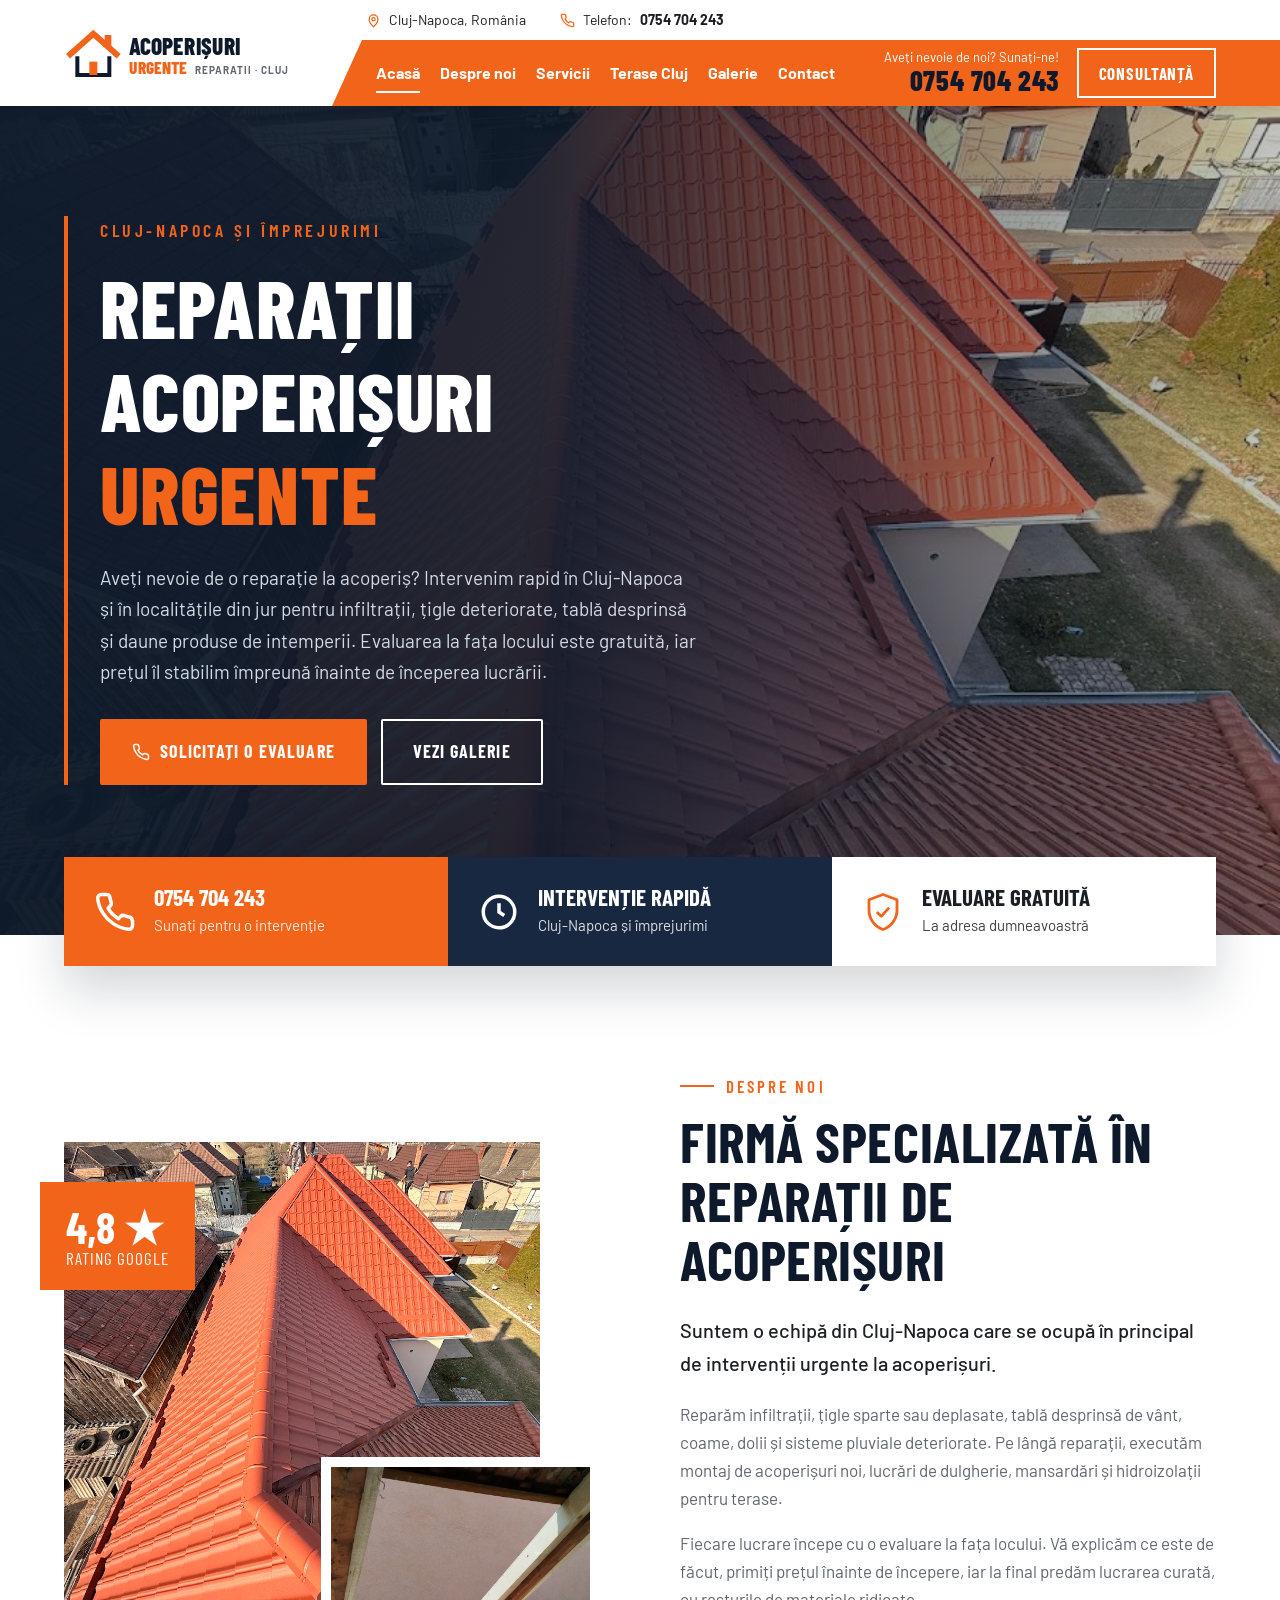
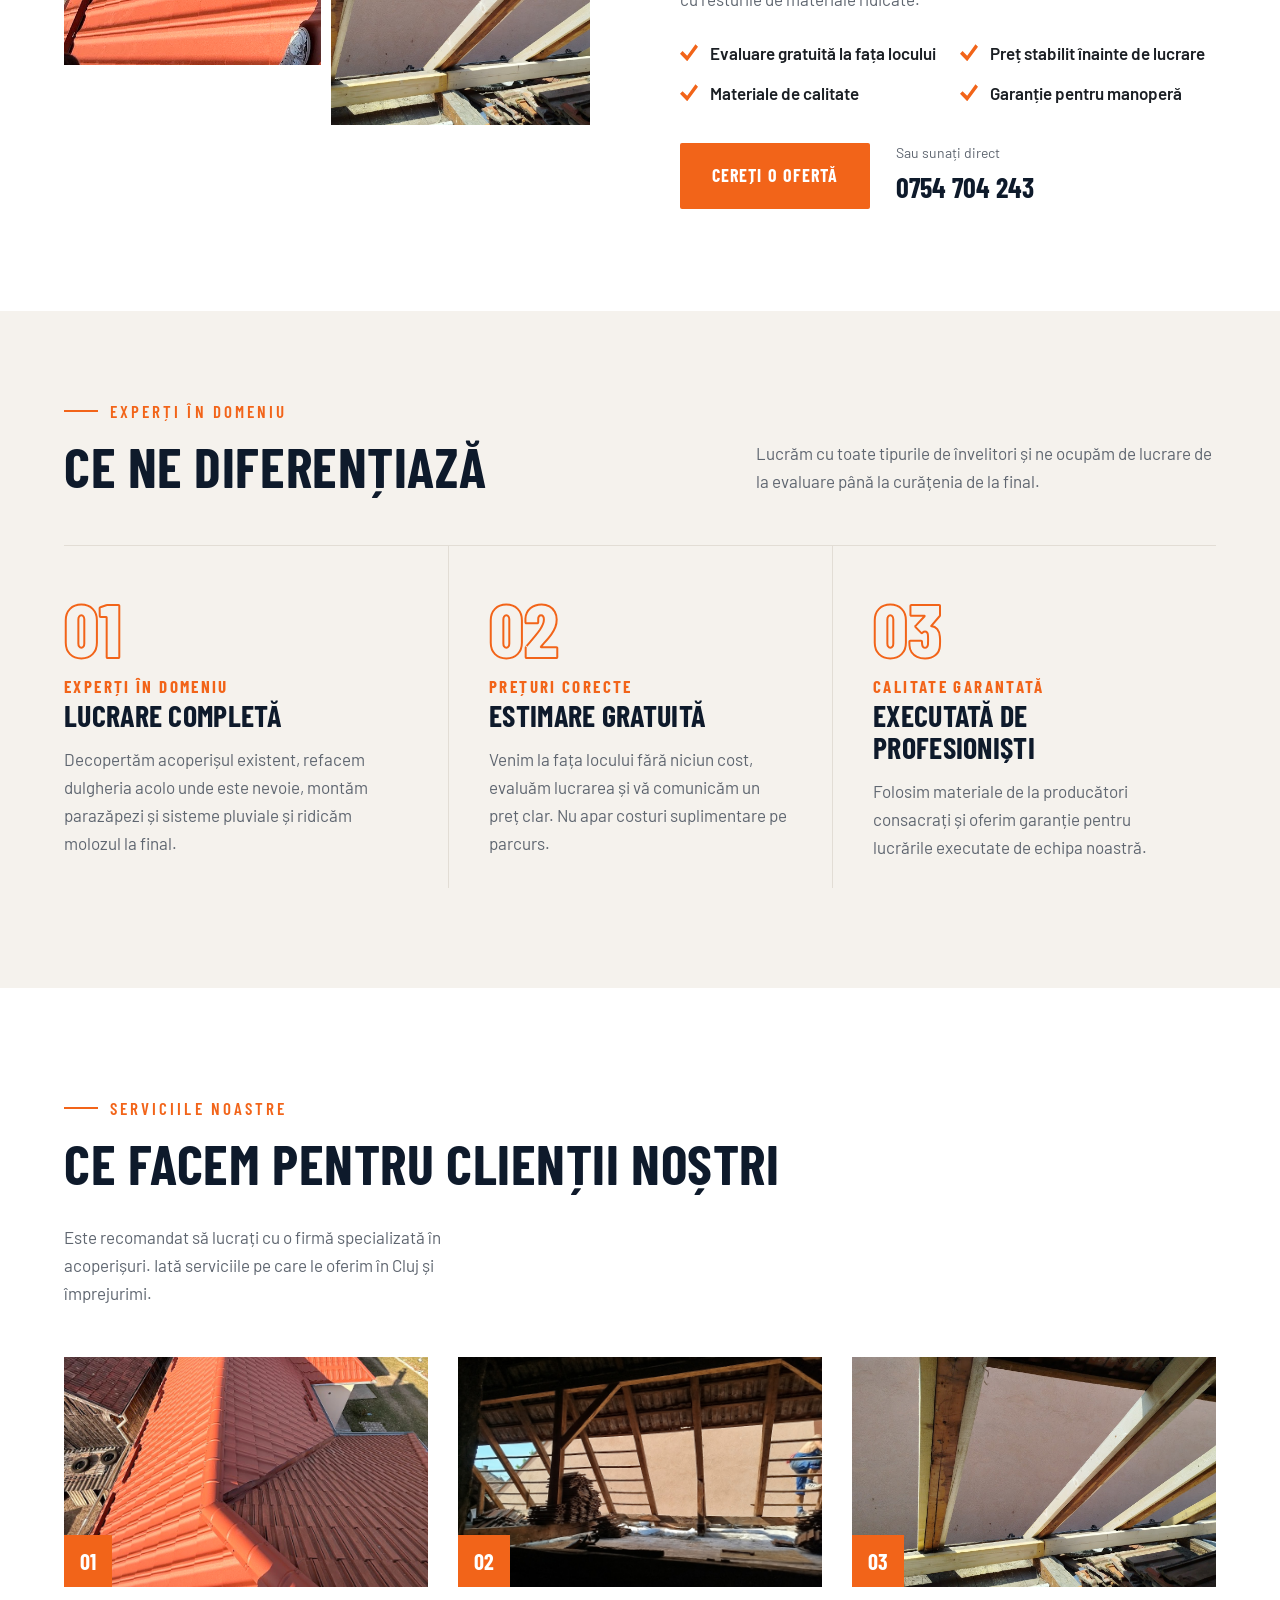
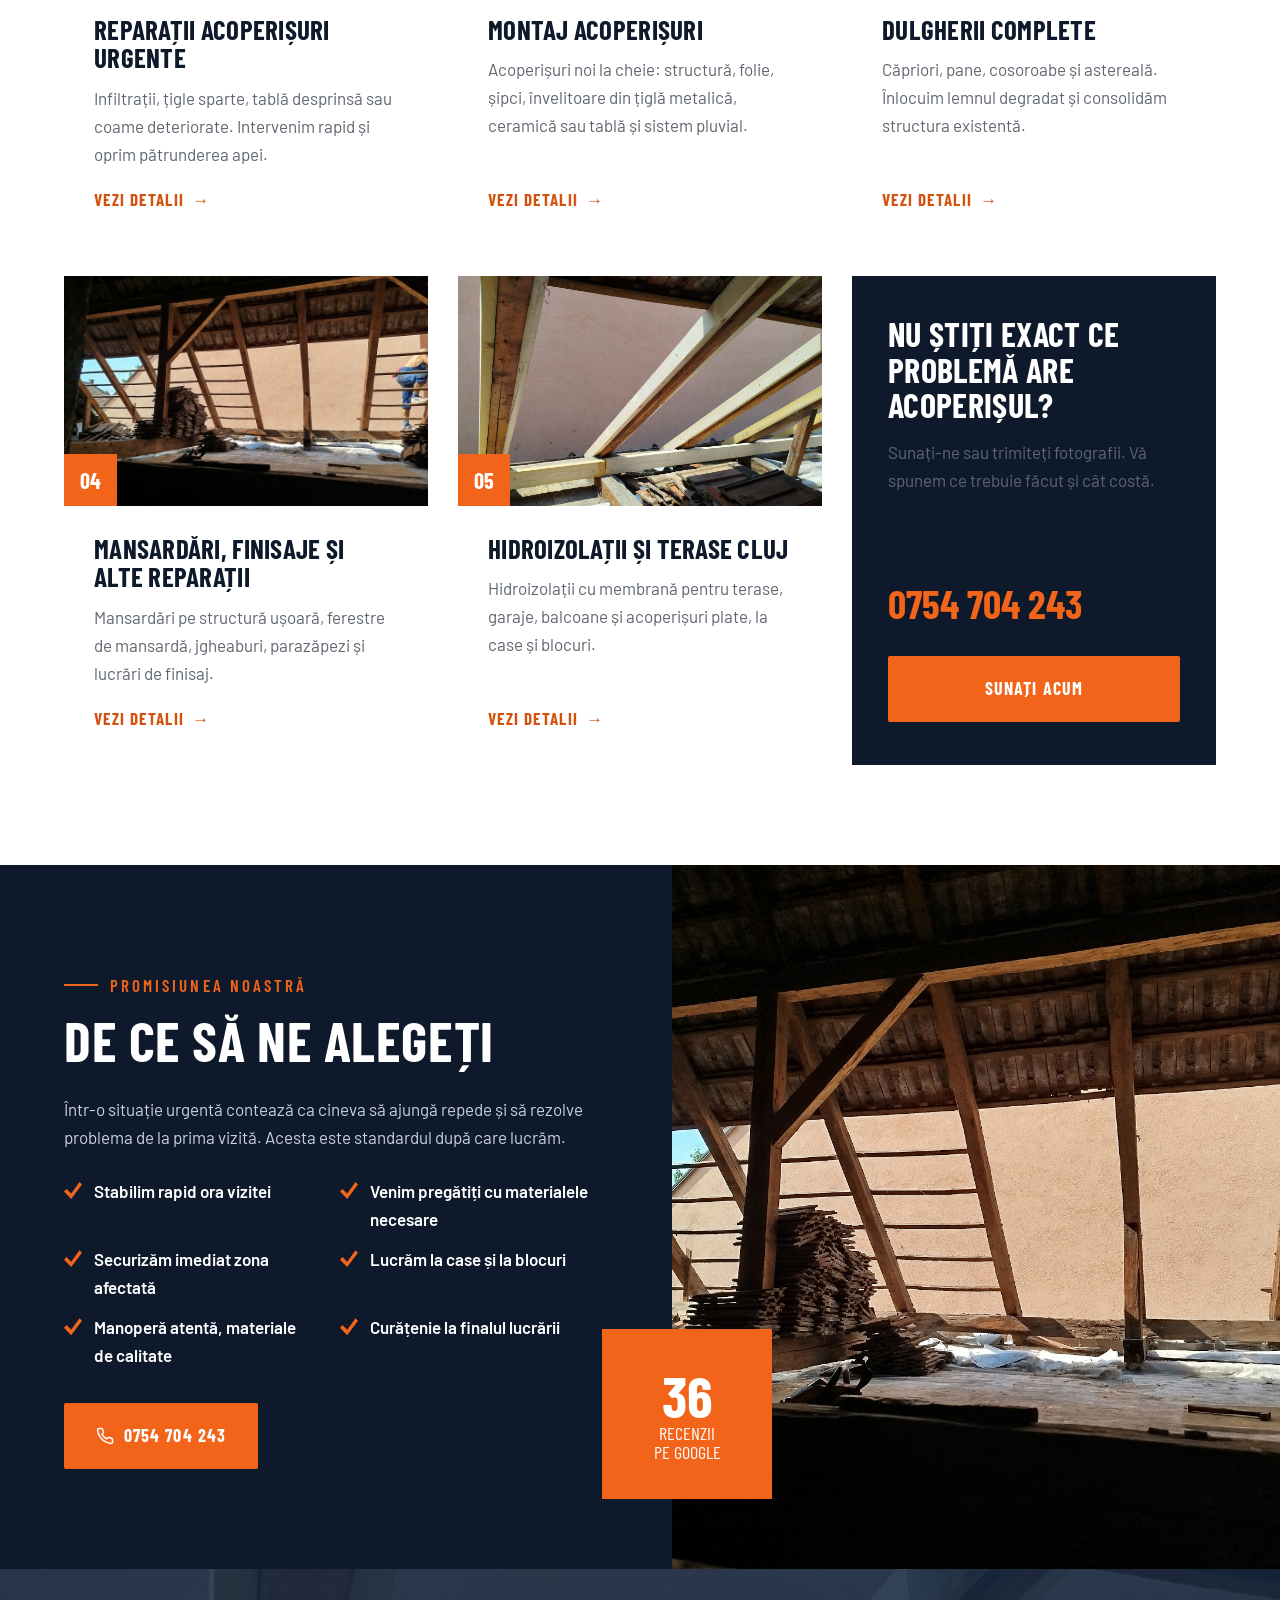
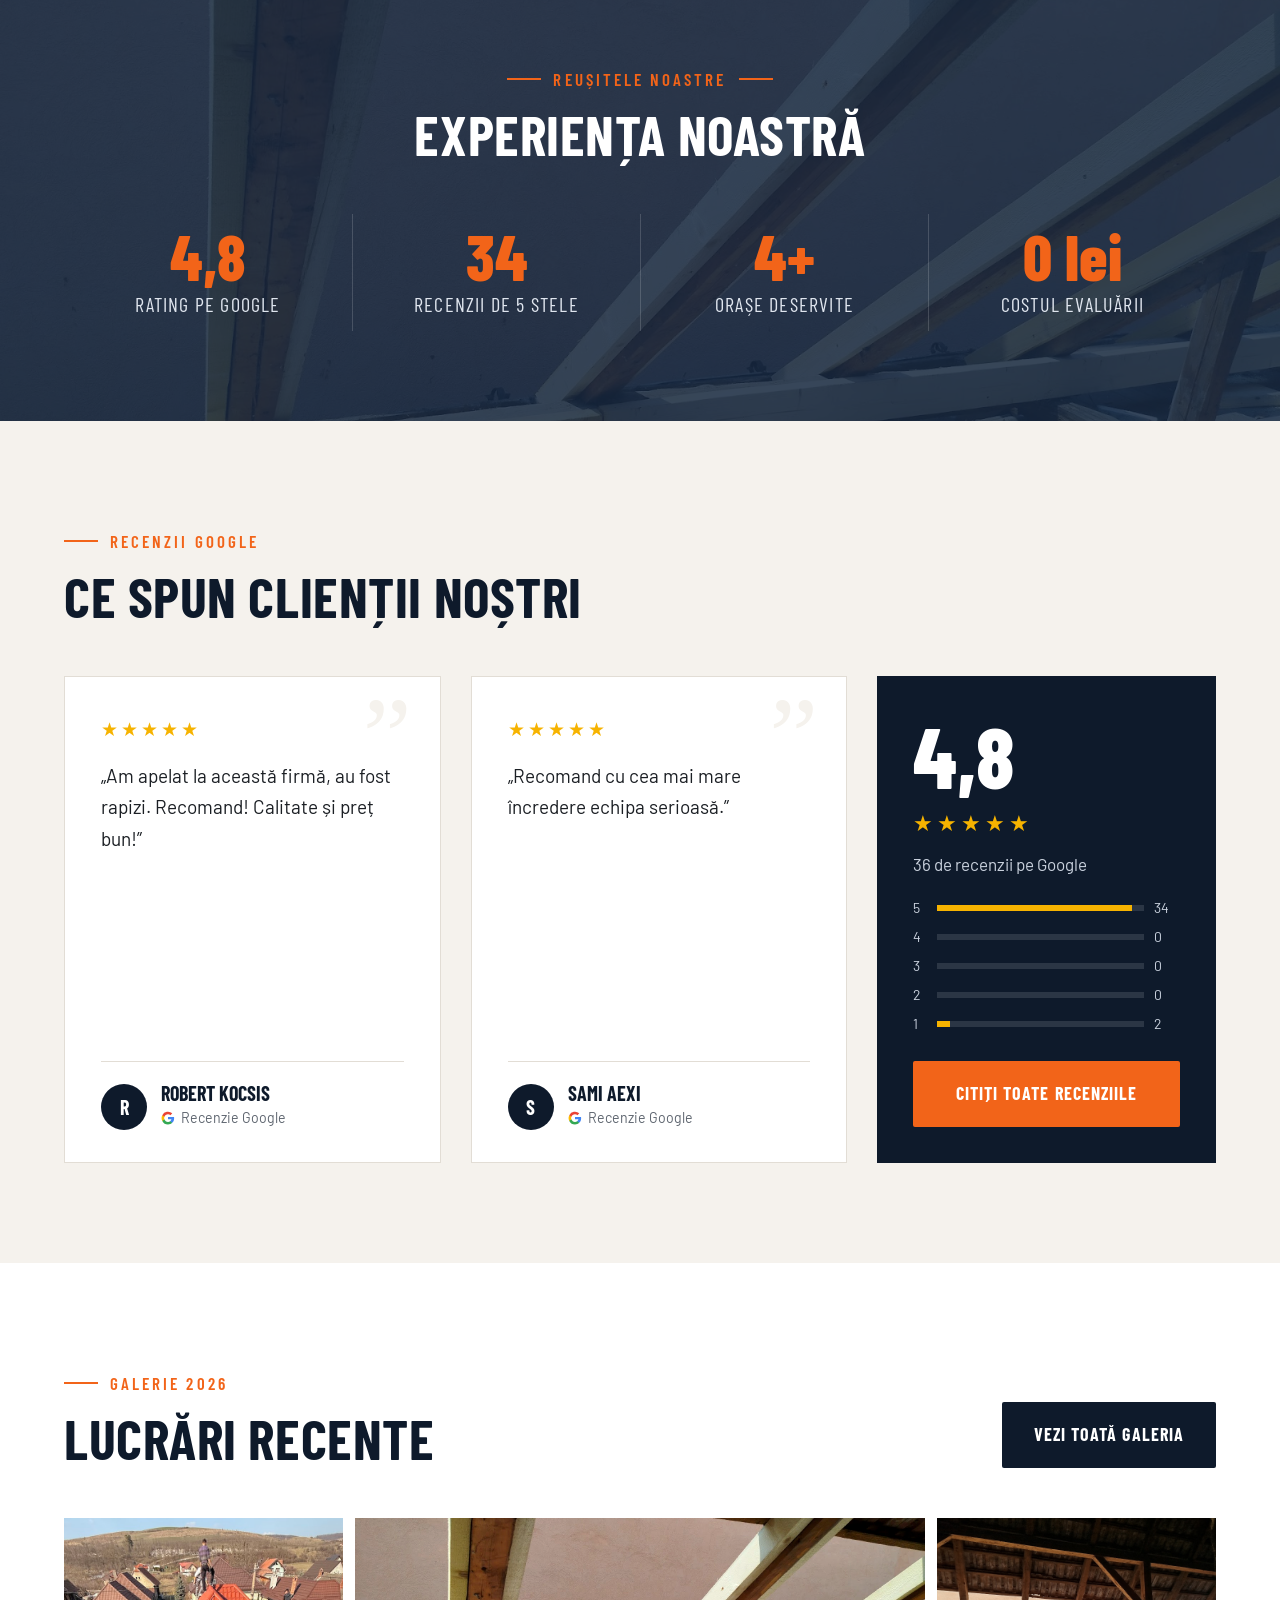
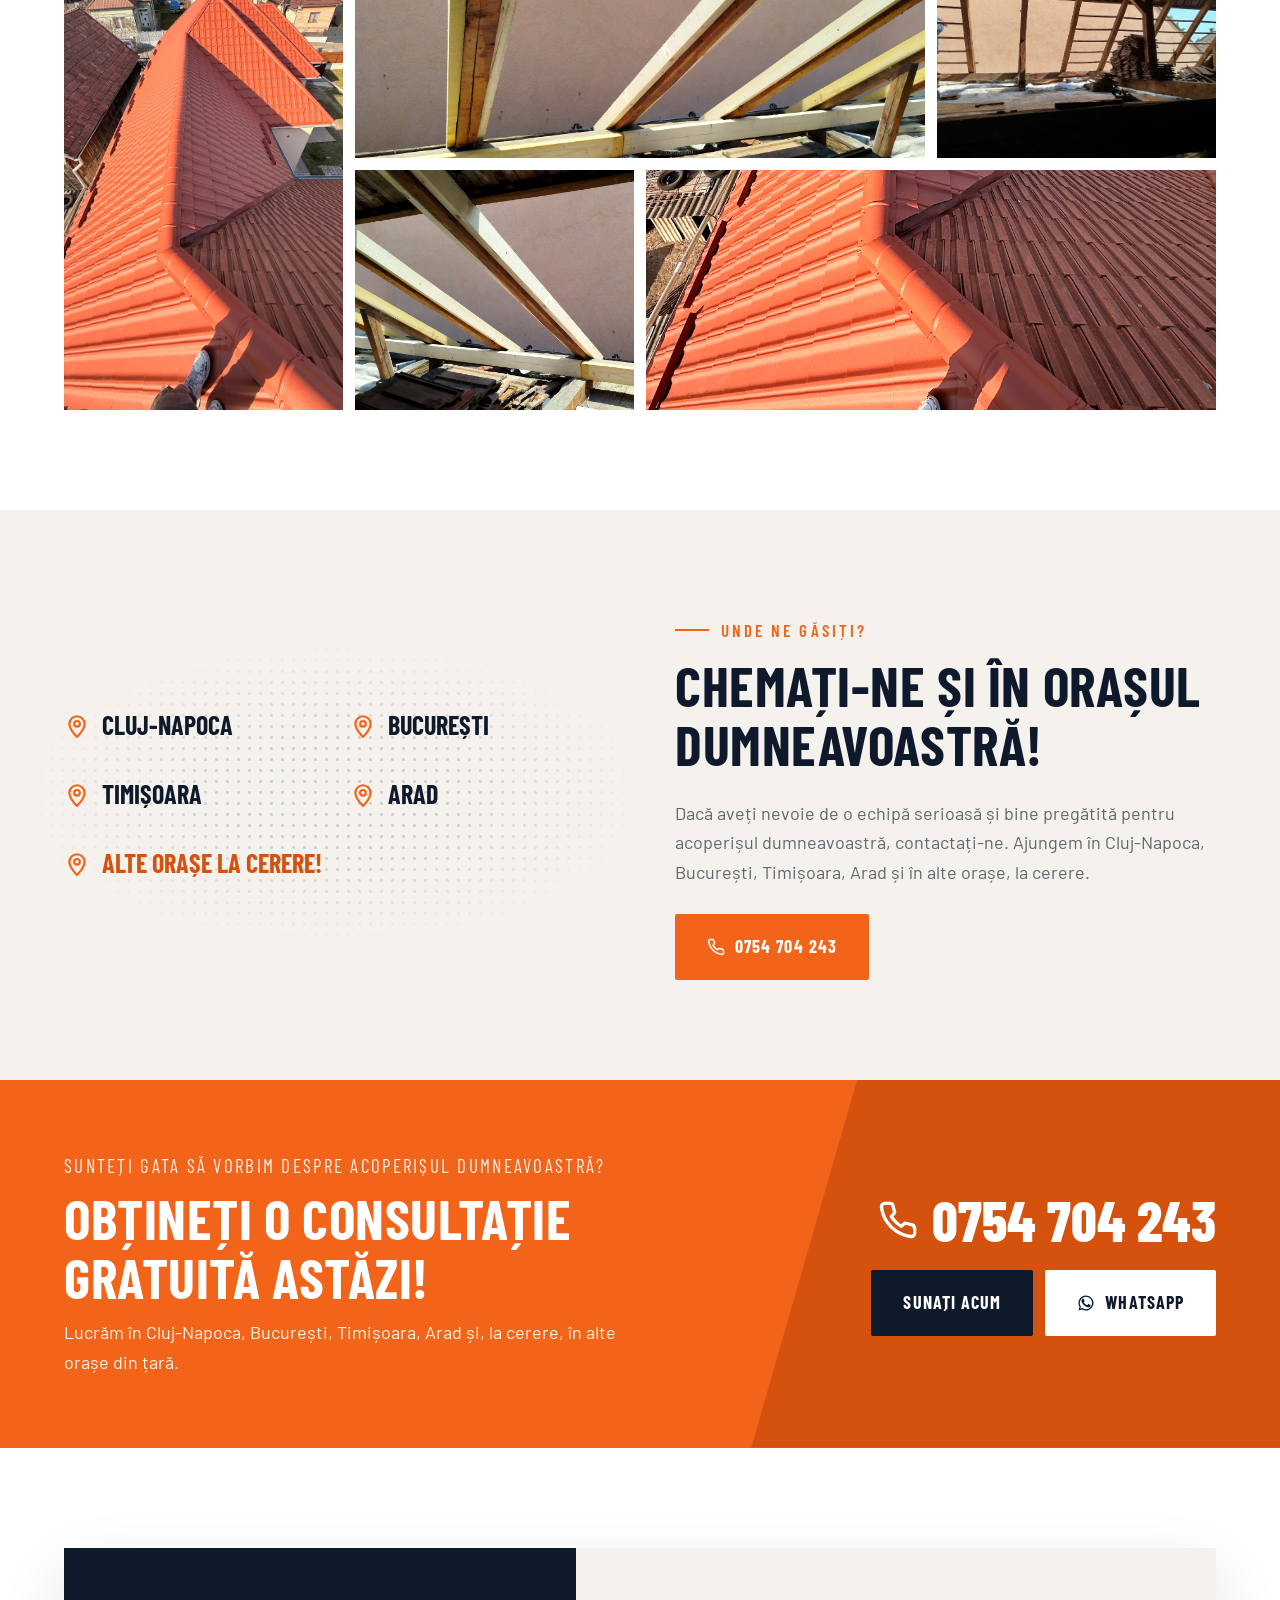
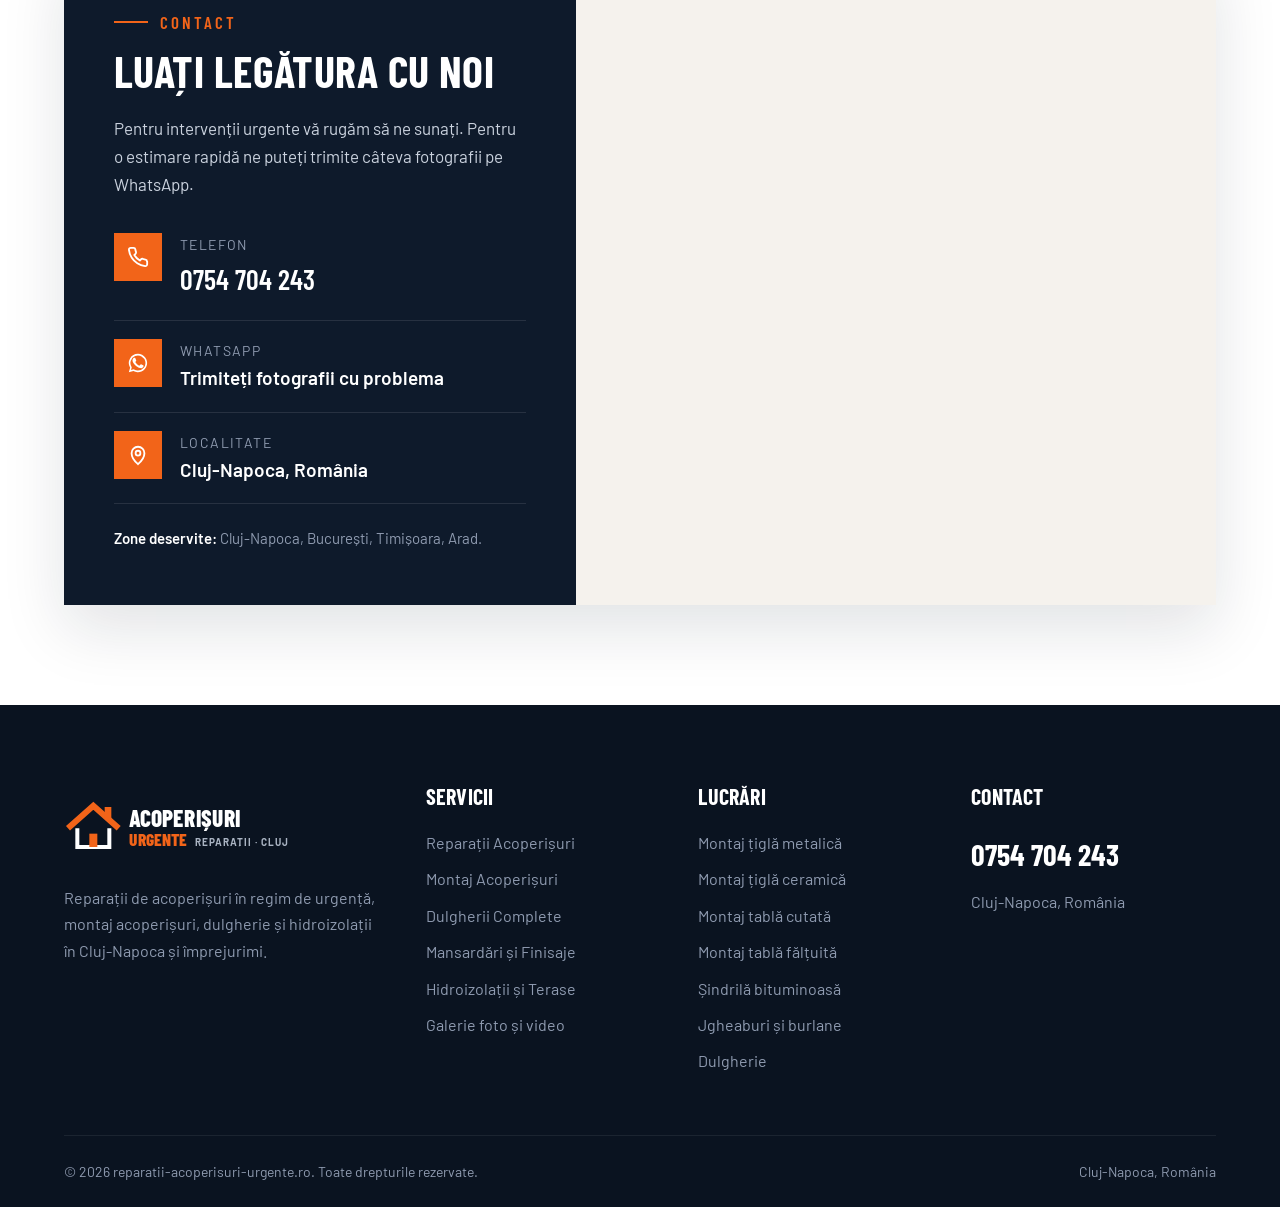
==== index.html @ bff6eddc "Site Reparații Acoperișuri Urgente cu variante de logo" ====
<!doctype html>
<html lang="ro">
<head>
<meta charset="utf-8">
<meta name="viewport" content="width=device-width, initial-scale=1">
<title>Reparații Acoperișuri Urgente Cluj-Napoca | 0754 704 243</title>
<meta name="description" content="Reparații acoperișuri urgente în Cluj-Napoca: infiltrații, țigle sparte, daune produse de furtună, jgheaburi, terase. Evaluare gratuită. Telefon: 0754 704 243.">
<link rel="canonical" href="https://reparatii-acoperisuri-urgente.ro/">
<meta property="og:title" content="Reparații Acoperișuri Urgente Cluj-Napoca | 0754 704 243">
<meta property="og:description" content="Reparații acoperișuri urgente în Cluj-Napoca: infiltrații, țigle sparte, daune produse de furtună, jgheaburi, terase. Evaluare gratuită. Telefon: 0754 704 243.">
<meta property="og:image" content="https://reparatii-acoperisuri-urgente.ro/img/g03.jpg">
<meta name="theme-color" content="#0e1a2b">
<link rel="icon" href="logo/favicon.svg" type="image/svg+xml">
<link rel="preconnect" href="https://fonts.googleapis.com">
<link rel="preconnect" href="https://fonts.gstatic.com" crossorigin>
<link href="https://fonts.googleapis.com/css2?family=Barlow:wght@400;500;600;700&family=Barlow+Condensed:wght@600;700;800&display=swap" rel="stylesheet">
<link rel="stylesheet" href="css/style.css">
<script type="application/ld+json">{"@context":"https://schema.org","@type":"RoofingContractor","name":"Reparații Acoperișuri Urgente","telephone":"+40754704243","address":{"@type":"PostalAddress","addressLocality":"Cluj-Napoca","addressCountry":"RO"},"areaServed":"Cluj-Napoca","url":"https://reparatii-acoperisuri-urgente.ro/","aggregateRating":{"@type":"AggregateRating","ratingValue":"4.8","reviewCount":"36"}}</script>
</head>
<body>
<header class="header"><div class="wrap hd">
  <a class="logo" href="index.html" aria-label="Reparații Acoperișuri Urgente"><svg xmlns="http://www.w3.org/2000/svg" viewBox="0 0 360 90">
  <path d="M6 50 44 16l38 34" fill="none" stroke="#f26419" stroke-width="9" stroke-linejoin="miter"/>
  <rect x="61" y="18" width="10" height="18" fill="#f26419"/>
  <path d="M20 50v28h48V50" fill="none" stroke="#0e1a2b" stroke-width="6"/>
  <rect x="38" y="58" width="12" height="20" fill="#f26419"/>
  <text x="98" y="48" font-family="'Barlow Condensed','Arial Narrow',Arial,sans-serif" font-weight="800" font-size="36" fill="#0e1a2b" textLength="168" lengthAdjust="spacingAndGlyphs">ACOPERIȘURI</text>
  <text x="98" y="77" font-family="'Barlow Condensed','Arial Narrow',Arial,sans-serif" font-weight="800" font-size="25" fill="#f26419" textLength="86" lengthAdjust="spacingAndGlyphs">URGENTE</text>
  <text x="196" y="76" font-family="Barlow,'Segoe UI',Arial,sans-serif" font-weight="700" font-size="15" fill="#5f6670" letter-spacing="1.5">REPARAȚII · CLUJ</text>
</svg></a>
  <div class="hd-right">
  <div class="hd-top">
    <span><svg class="ic" viewBox="0 0 24 24" fill="none" stroke="currentColor" stroke-width="2"><path d="M12 22s7-6.2 7-12a7 7 0 0 0-14 0c0 5.8 7 12 7 12z"/><circle cx="12" cy="10" r="2.6"/></svg> Cluj-Napoca, România</span>
    <span><svg class="ic" viewBox="0 0 24 24" fill="none" stroke="currentColor" stroke-width="2" stroke-linecap="round" stroke-linejoin="round"><path d="M22 16.9v3a2 2 0 0 1-2.2 2 19.8 19.8 0 0 1-8.6-3.1 19.5 19.5 0 0 1-6-6A19.8 19.8 0 0 1 2.1 4.2 2 2 0 0 1 4.1 2h3a2 2 0 0 1 2 1.7c.1.9.4 1.8.7 2.7a2 2 0 0 1-.5 2.1L8 9.8a16 16 0 0 0 6 6l1.3-1.3a2 2 0 0 1 2.1-.4c.9.3 1.8.6 2.7.7a2 2 0 0 1 1.7 2z"/></svg> <span class="lbl">Telefon:</span> <a href="tel:+40754704243">0754 704 243</a></span>
  </div>
  <div class="hd-bar">
  <button class="burger" aria-label="Meniu"><span></span><span></span><span></span></button>
  <nav class="nav">
    <a href="index.html" class="active">Acasă</a>
    <a href="index.html#despre">Despre noi</a>
    <div class="dd"><span tabindex="0">Servicii</span>
      <div class="dd-menu"><a href="reparatii-acoperisuri.html">Reparații Acoperișuri</a><a href="montaj-acoperisuri.html">Montaj Acoperișuri</a><a href="dulgherii-complete.html">Dulgherii Complete</a><a href="mansardari-finisaje.html">Mansardări și Finisaje</a><a href="hidroizolatii-terase.html">Hidroizolații și Terase</a></div>
    </div>
    <a href="hidroizolatii-terase.html">Terase Cluj</a>
    <a href="galerie.html">Galerie</a>
    <a href="#contact">Contact</a>
  </nav>
  <a class="head-call" href="tel:+40754704243"><small>Aveți nevoie de noi? Sunați-ne!</small><b>0754 704 243</b></a>
  <a class="btn-cons" href="#contact">Consultanță</a>
  </div>
  </div>
</div></header>
<section class="hero" style="padding:0">
  <div class="hero-bg"></div>
  <div class="wrap"><div class="hero-text">
    <div class="over">Cluj-Napoca și împrejurimi</div>
    <h1>Reparații acoperișuri <span>urgente</span></h1>
    <p class="lead">Aveți nevoie de o reparație la acoperiș? Intervenim rapid în Cluj-Napoca și în localitățile din jur pentru infiltrații, țigle deteriorate, tablă desprinsă și daune produse de intemperii. Evaluarea la fața locului este gratuită, iar prețul îl stabilim împreună înainte de începerea lucrării.</p>
    <div class="actions">
      <a class="btn btn-orange" href="tel:+40754704243"><svg viewBox="0 0 24 24" fill="none" stroke="currentColor" stroke-width="2" stroke-linecap="round" stroke-linejoin="round"><path d="M22 16.9v3a2 2 0 0 1-2.2 2 19.8 19.8 0 0 1-8.6-3.1 19.5 19.5 0 0 1-6-6A19.8 19.8 0 0 1 2.1 4.2 2 2 0 0 1 4.1 2h3a2 2 0 0 1 2 1.7c.1.9.4 1.8.7 2.7a2 2 0 0 1-.5 2.1L8 9.8a16 16 0 0 0 6 6l1.3-1.3a2 2 0 0 1 2.1-.4c.9.3 1.8.6 2.7.7a2 2 0 0 1 1.7 2z"/></svg> Solicitați o evaluare</a>
      <a class="btn btn-line" href="galerie.html">Vezi galerie</a>
    </div>
  </div></div>
</section>
<div class="hero-bar"><div class="wrap"><div class="row">
  <a class="cell" href="tel:+40754704243"><svg viewBox="0 0 24 24" fill="none" stroke="currentColor" stroke-width="2" stroke-linecap="round" stroke-linejoin="round"><path d="M22 16.9v3a2 2 0 0 1-2.2 2 19.8 19.8 0 0 1-8.6-3.1 19.5 19.5 0 0 1-6-6A19.8 19.8 0 0 1 2.1 4.2 2 2 0 0 1 4.1 2h3a2 2 0 0 1 2 1.7c.1.9.4 1.8.7 2.7a2 2 0 0 1-.5 2.1L8 9.8a16 16 0 0 0 6 6l1.3-1.3a2 2 0 0 1 2.1-.4c.9.3 1.8.6 2.7.7a2 2 0 0 1 1.7 2z"/></svg><div><b>0754 704 243</b><small>Sunați pentru o intervenție</small></div></a>
  <div class="cell"><svg viewBox="0 0 24 24" fill="none" stroke="currentColor" stroke-width="2"><circle cx="12" cy="12" r="9"/><path d="M12 7v5l3 2"/></svg><div><b>Intervenție rapidă</b><small>Cluj-Napoca și împrejurimi</small></div></div>
  <div class="cell"><svg viewBox="0 0 24 24" fill="none" stroke="currentColor" stroke-width="1.6" stroke-linejoin="round"><path d="M12 2 4 5v6c0 5 3.4 9.4 8 11 4.6-1.6 8-6 8-11V5z"/><path d="m8.5 12 2.5 2.5 4.5-5"/></svg><div><b>Evaluare gratuită</b><small>La adresa dumneavoastră</small></div></div>
</div></div></div>

<section id="despre"><div class="wrap about">
  <div class="about-img">
    <img class="a" src="img/g03.jpg" alt="Acoperiș din țiglă metalică montat în județul Cluj">
    <img class="b" src="img/g04.jpg" alt="Structură nouă de lemn la un acoperiș în reparație">
    <div class="tagbox"><b>4,8 ★</b><span>Rating Google</span></div>
  </div>
  <div>
    <div class="over-t">Despre noi</div>
    <h2 class="t">Firmă specializată în reparații de acoperișuri</h2>
    <p class="lead-p">Suntem o echipă din Cluj-Napoca care se ocupă în principal de intervenții urgente la acoperișuri.</p>
    <p>Reparăm infiltrații, țigle sparte sau deplasate, tablă desprinsă de vânt, coame, dolii și sisteme pluviale deteriorate. Pe lângă reparații, executăm montaj de acoperișuri noi, lucrări de dulgherie, mansardări și hidroizolații pentru terase.</p>
    <p>Fiecare lucrare începe cu o evaluare la fața locului. Vă explicăm ce este de făcut, primiți prețul înainte de începere, iar la final predăm lucrarea curată, cu resturile de materiale ridicate.</p>
    <ul class="ticks"><li>Evaluare gratuită la fața locului</li><li>Preț stabilit înainte de lucrare</li><li>Materiale de calitate</li><li>Garanție pentru manoperă</li></ul>
    <div class="about-call">
      <a class="btn btn-orange" href="#contact">Cereți o ofertă</a>
      <a class="num" href="tel:+40754704243"><small>Sau sunați direct</small><b>0754 704 243</b></a>
    </div>
  </div>
</div></section>

<section class="paper" style="padding-top:80px"><div class="wrap">
  <div class="head-row">
    <div><div class="over-t">Experți în domeniu</div><h2 class="t">Ce ne diferențiază</h2></div>
    <p>Lucrăm cu toate tipurile de învelitori și ne ocupăm de lucrare de la evaluare până la curățenia de la final.</p>
  </div>
  <div class="diff-grid">
    <div class="diff-item"><div class="n">01</div><h3><small>Experți în domeniu</small>Lucrare completă</h3>
      <p>Decopertăm acoperișul existent, refacem dulgheria acolo unde este nevoie, montăm parazăpezi și sisteme pluviale și ridicăm molozul la final.</p></div>
    <div class="diff-item"><div class="n">02</div><h3><small>Prețuri corecte</small>Estimare gratuită</h3>
      <p>Venim la fața locului fără niciun cost, evaluăm lucrarea și vă comunicăm un preț clar. Nu apar costuri suplimentare pe parcurs.</p></div>
    <div class="diff-item"><div class="n">03</div><h3><small>Calitate garantată</small>Executată de profesioniști</h3>
      <p>Folosim materiale de la producători consacrați și oferim garanție pentru lucrările executate de echipa noastră.</p></div>
  </div>
</div></section>

<section><div class="wrap">
  <div class="head-row">
    <div><div class="over-t">Serviciile noastre</div><h2 class="t">Ce facem pentru clienții noștri</h2></div>
    <p>Este recomandat să lucrați cu o firmă specializată în acoperișuri. Iată serviciile pe care le oferim în Cluj și împrejurimi.</p>
  </div>
  <div class="svc-grid">
    <a class="svc" href="reparatii-acoperisuri.html">
      <div class="ph"><img src="img/g03.jpg" alt="Reparații Acoperișuri Urgente" loading="lazy" style="object-position:center 70%"><span class="num">01</span></div>
      <div class="bd"><h3>Reparații Acoperișuri Urgente</h3><p>Infiltrații, țigle sparte, tablă desprinsă sau coame deteriorate. Intervenim rapid și oprim pătrunderea apei.</p><span class="go">Vezi detalii</span></div>
    </a><a class="svc" href="montaj-acoperisuri.html">
      <div class="ph"><img src="img/g01.jpg" alt="Montaj Acoperișuri" loading="lazy" style="object-position:center 40%"><span class="num">02</span></div>
      <div class="bd"><h3>Montaj Acoperișuri</h3><p>Acoperișuri noi la cheie: structură, folie, șipci, învelitoare din țiglă metalică, ceramică sau tablă și sistem pluvial.</p><span class="go">Vezi detalii</span></div>
    </a><a class="svc" href="dulgherii-complete.html">
      <div class="ph"><img src="img/g04.jpg" alt="Dulgherii Complete" loading="lazy" style="object-position:left center"><span class="num">03</span></div>
      <div class="bd"><h3>Dulgherii Complete</h3><p>Căpriori, pane, cosoroabe și astereală. Înlocuim lemnul degradat și consolidăm structura existentă.</p><span class="go">Vezi detalii</span></div>
    </a><a class="svc" href="mansardari-finisaje.html">
      <div class="ph"><img src="img/g01.jpg" alt="Mansardări, Finisaje și Alte Reparații" loading="lazy" style="object-position:right center"><span class="num">04</span></div>
      <div class="bd"><h3>Mansardări, Finisaje și Alte Reparații</h3><p>Mansardări pe structură ușoară, ferestre de mansardă, jgheaburi, parazăpezi și lucrări de finisaj.</p><span class="go">Vezi detalii</span></div>
    </a><a class="svc" href="hidroizolatii-terase.html">
      <div class="ph"><img src="img/g04.jpg" alt="Hidroizolații și Terase Cluj" loading="lazy" style="object-position:right center"><span class="num">05</span></div>
      <div class="bd"><h3>Hidroizolații și Terase Cluj</h3><p>Hidroizolații cu membrană pentru terase, garaje, balcoane și acoperișuri plate, la case și blocuri.</p><span class="go">Vezi detalii</span></div>
    </a>
    <a class="svc cta-card" href="tel:+40754704243">
      <h3>Nu știți exact ce problemă are acoperișul?</h3>
      <p>Sunați-ne sau trimiteți fotografii. Vă spunem ce trebuie făcut și cât costă.</p>
      <span class="big">0754 704 243</span>
      <span class="btn btn-orange">Sunați acum</span>
    </a>
  </div>
</div></section>

<section class="dark why">
  <div class="txt">
    <div class="over-t">Promisiunea noastră</div>
    <h2 class="t">De ce să ne alegeți</h2>
    <p>Într-o situație urgentă contează ca cineva să ajungă repede și să rezolve problema de la prima vizită. Acesta este standardul după care lucrăm.</p>
    <ul class="ticks"><li>Stabilim rapid ora vizitei</li><li>Venim pregătiți cu materialele necesare</li><li>Securizăm imediat zona afectată</li><li>Lucrăm la case și la blocuri</li><li>Manoperă atentă, materiale de calitate</li><li>Curățenie la finalul lucrării</li></ul>
    <a class="btn btn-orange" href="tel:+40754704243"><svg viewBox="0 0 24 24" fill="none" stroke="currentColor" stroke-width="2" stroke-linecap="round" stroke-linejoin="round"><path d="M22 16.9v3a2 2 0 0 1-2.2 2 19.8 19.8 0 0 1-8.6-3.1 19.5 19.5 0 0 1-6-6A19.8 19.8 0 0 1 2.1 4.2 2 2 0 0 1 4.1 2h3a2 2 0 0 1 2 1.7c.1.9.4 1.8.7 2.7a2 2 0 0 1-.5 2.1L8 9.8a16 16 0 0 0 6 6l1.3-1.3a2 2 0 0 1 2.1-.4c.9.3 1.8.6 2.7.7a2 2 0 0 1 1.7 2z"/></svg> 0754 704 243</a>
  </div>
  <div class="img"><div class="stamp"><div><b>36</b>recenzii<br>pe Google</div></div></div>
</section>

<section class="stats"><div class="wrap">
  <div class="head-c"><div class="over-t">Reușitele noastre</div><h2 class="t">Experiența noastră</h2></div>
  <div class="stat-row">
    <!-- DE COMPLETAT cu clientul: ani de experiență, nr. de lucrări. Până atunci afișăm doar cifre verificabile. -->
    <div class="stat"><b>4,8</b><span>Rating pe Google</span></div>
    <div class="stat"><b>34</b><span>Recenzii de 5 stele</span></div>
    <div class="stat"><b>4+</b><span>Orașe deservite</span></div>
    <div class="stat"><b>0 lei</b><span>Costul evaluării</span></div>
  </div>
</div></section>

<section class="paper"><div class="wrap">
  <div class="head-row">
    <div><div class="over-t">Recenzii Google</div><h2 class="t">Ce spun clienții noștri</h2></div>
  </div>
  <div class="rev-grid">
    <div class="rev"><div class="stars">★★★★★</div><blockquote>„Am apelat la această firmă, au fost rapizi. Recomand! Calitate și preț bun!”</blockquote>
      <div class="who"><span class="av">R</span><div><b>Robert Kocsis</b><small><svg viewBox="0 0 24 24"><path fill="#4285F4" d="M22.5 12.3c0-.8-.1-1.5-.2-2.2H12v4.2h5.9a5 5 0 0 1-2.2 3.3v2.7h3.5c2.1-1.9 3.3-4.7 3.3-8z"/><path fill="#34A853" d="M12 23c3 0 5.5-1 7.2-2.7l-3.5-2.7c-1 .7-2.2 1.1-3.7 1.1-2.9 0-5.3-1.9-6.2-4.5H2.2v2.8A11 11 0 0 0 12 23z"/><path fill="#FBBC05" d="M5.8 14.2a6.6 6.6 0 0 1 0-4.3V7.1H2.2a11 11 0 0 0 0 9.9z"/><path fill="#EA4335" d="M12 5.4c1.6 0 3.1.6 4.2 1.7l3.1-3.1A11 11 0 0 0 2.2 7.1l3.6 2.8C6.7 7.3 9.1 5.4 12 5.4z"/></svg> Recenzie Google</small></div></div></div><div class="rev"><div class="stars">★★★★★</div><blockquote>„Recomand cu cea mai mare încredere echipa serioasă.”</blockquote>
      <div class="who"><span class="av">S</span><div><b>Sami Aexi</b><small><svg viewBox="0 0 24 24"><path fill="#4285F4" d="M22.5 12.3c0-.8-.1-1.5-.2-2.2H12v4.2h5.9a5 5 0 0 1-2.2 3.3v2.7h3.5c2.1-1.9 3.3-4.7 3.3-8z"/><path fill="#34A853" d="M12 23c3 0 5.5-1 7.2-2.7l-3.5-2.7c-1 .7-2.2 1.1-3.7 1.1-2.9 0-5.3-1.9-6.2-4.5H2.2v2.8A11 11 0 0 0 12 23z"/><path fill="#FBBC05" d="M5.8 14.2a6.6 6.6 0 0 1 0-4.3V7.1H2.2a11 11 0 0 0 0 9.9z"/><path fill="#EA4335" d="M12 5.4c1.6 0 3.1.6 4.2 1.7l3.1-3.1A11 11 0 0 0 2.2 7.1l3.6 2.8C6.7 7.3 9.1 5.4 12 5.4z"/></svg> Recenzie Google</small></div></div></div>
    <div class="rev-sum">
      <div class="score">4,8</div>
      <div class="stars">★★★★★</div>
      <div>36 de recenzii pe Google</div>
      <div class="bars">
        <div>5<i style="--w:94%"></i>34</div><div>4<i style="--w:0%"></i>0</div><div>3<i style="--w:0%"></i>0</div>
        <div>2<i style="--w:0%"></i>0</div><div>1<i style="--w:6%"></i>2</div>
      </div>
      <a class="btn btn-orange" href="https://www.google.com/maps/place/Reparatii+acoperisuri+urgent+cluj/@46.7752214,23.5715653,17z" target="_blank" rel="noopener">Citiți toate recenziile</a>
    </div>
  </div>
</div></section>

<section><div class="wrap">
  <div class="head-row">
    <div><div class="over-t">Galerie 2026</div><h2 class="t">Lucrări recente</h2></div>
    <a class="btn btn-navy" href="galerie.html">Vezi toată galeria</a>
  </div>
  <div class="gallery">
    <a href="img/g03.jpg" class="h2"><img src="img/g03.jpg" alt="Acoperiș nou din țiglă metalică" loading="lazy"></a>
    <a href="img/g04.jpg" class="w2 warm"><img src="img/g04.jpg" alt="Căpriori noi montați" loading="lazy"></a>
    <a href="img/g01.jpg" class="mir"><img src="img/g01.jpg" alt="Decopertare și refacere structură" loading="lazy"></a>
    <a href="img/g04.jpg" class="mir cool"><img src="img/g04.jpg" alt="Structură de lemn refăcută" loading="lazy" style="object-position:right center"></a>
    <a href="img/g03.jpg" class="w2 cool"><img src="img/g03.jpg" alt="Coamă și dolie din țiglă metalică" loading="lazy" style="object-position:center 85%"></a>
  </div>
</div></section>

<section class="cities paper"><div class="wrap cities-grid">
  <ul class="city-list">
    <li><svg viewBox="0 0 24 24" fill="none" stroke="currentColor" stroke-width="2"><path d="M12 22s7-6.2 7-12a7 7 0 0 0-14 0c0 5.8 7 12 7 12z"/><circle cx="12" cy="10" r="2.6"/></svg>Cluj-Napoca</li><li><svg viewBox="0 0 24 24" fill="none" stroke="currentColor" stroke-width="2"><path d="M12 22s7-6.2 7-12a7 7 0 0 0-14 0c0 5.8 7 12 7 12z"/><circle cx="12" cy="10" r="2.6"/></svg>București</li><li><svg viewBox="0 0 24 24" fill="none" stroke="currentColor" stroke-width="2"><path d="M12 22s7-6.2 7-12a7 7 0 0 0-14 0c0 5.8 7 12 7 12z"/><circle cx="12" cy="10" r="2.6"/></svg>Timișoara</li><li><svg viewBox="0 0 24 24" fill="none" stroke="currentColor" stroke-width="2"><path d="M12 22s7-6.2 7-12a7 7 0 0 0-14 0c0 5.8 7 12 7 12z"/><circle cx="12" cy="10" r="2.6"/></svg>Arad</li>
    <li><svg viewBox="0 0 24 24" fill="none" stroke="currentColor" stroke-width="2"><path d="M12 22s7-6.2 7-12a7 7 0 0 0-14 0c0 5.8 7 12 7 12z"/><circle cx="12" cy="10" r="2.6"/></svg>Alte orașe la cerere!</li>
  </ul>
  <div>
    <div class="over-t">Unde ne găsiți?</div>
    <h2 class="t">Chemați-ne și în orașul dumneavoastră!</h2>
    <p>Dacă aveți nevoie de o echipă serioasă și bine pregătită pentru acoperișul dumneavoastră, contactați-ne. Ajungem în Cluj-Napoca, București, Timișoara, Arad și în alte orașe, la cerere.</p>
    <a class="btn btn-orange" href="tel:+40754704243"><svg viewBox="0 0 24 24" fill="none" stroke="currentColor" stroke-width="2" stroke-linecap="round" stroke-linejoin="round"><path d="M22 16.9v3a2 2 0 0 1-2.2 2 19.8 19.8 0 0 1-8.6-3.1 19.5 19.5 0 0 1-6-6A19.8 19.8 0 0 1 2.1 4.2 2 2 0 0 1 4.1 2h3a2 2 0 0 1 2 1.7c.1.9.4 1.8.7 2.7a2 2 0 0 1-.5 2.1L8 9.8a16 16 0 0 0 6 6l1.3-1.3a2 2 0 0 1 2.1-.4c.9.3 1.8.6 2.7.7a2 2 0 0 1 1.7 2z"/></svg> 0754 704 243</a>
  </div>
</div></section>
<section class="cta"><div class="wrap">
  <div>
    <div class="small">Sunteți gata să vorbim despre acoperișul dumneavoastră?</div>
    <h2>Obțineți o consultație gratuită astăzi!</h2>
    <p>Lucrăm în Cluj-Napoca, București, Timișoara, Arad și, la cerere, în alte orașe din țară.</p>
  </div>
  <div class="right">
    <a class="phone" href="tel:+40754704243"><svg viewBox="0 0 24 24" fill="none" stroke="currentColor" stroke-width="2" stroke-linecap="round" stroke-linejoin="round"><path d="M22 16.9v3a2 2 0 0 1-2.2 2 19.8 19.8 0 0 1-8.6-3.1 19.5 19.5 0 0 1-6-6A19.8 19.8 0 0 1 2.1 4.2 2 2 0 0 1 4.1 2h3a2 2 0 0 1 2 1.7c.1.9.4 1.8.7 2.7a2 2 0 0 1-.5 2.1L8 9.8a16 16 0 0 0 6 6l1.3-1.3a2 2 0 0 1 2.1-.4c.9.3 1.8.6 2.7.7a2 2 0 0 1 1.7 2z"/></svg>0754 704 243</a>
    <div class="btns">
      <a class="btn btn-navy" href="tel:+40754704243">Sunați acum</a>
      <a class="btn btn-white" href="https://wa.me/40754704243?text=Bun%C4%83%20ziua%2C%20am%20o%20problem%C4%83%20la%20acoperi%C8%99%20%C8%99i%20v-a%C8%99%20trimite%20c%C3%A2teva%20poze." target="_blank" rel="noopener"><svg viewBox="0 0 24 24" fill="currentColor"><path d="M17.5 14.4c-.3-.1-1.8-.9-2-1-.3-.1-.5-.1-.7.1-.2.3-.8 1-.9 1.2-.2.2-.3.2-.6.1-.3-.1-1.3-.5-2.4-1.5-.9-.8-1.5-1.8-1.7-2.1-.2-.3 0-.5.1-.6l.4-.5c.2-.2.2-.3.3-.5.1-.2.1-.4 0-.5l-.9-2.2c-.2-.6-.5-.5-.7-.5h-.6c-.2 0-.5.1-.8.4-.3.3-1 1-1 2.5s1.1 2.9 1.2 3.1c.1.2 2.1 3.2 5.1 4.5.7.3 1.3.5 1.7.6.7.2 1.4.2 1.9.1.6-.1 1.8-.7 2-1.4.2-.7.2-1.3.2-1.4-.1-.2-.3-.3-.6-.4zM12 2a10 10 0 0 0-8.6 15.1L2 22l5-1.3A10 10 0 1 0 12 2zm0 18.2c-1.5 0-3-.4-4.3-1.2l-.3-.2-3 .8.8-2.9-.2-.3A8.2 8.2 0 1 1 12 20.2z"/></svg> WhatsApp</a>
    </div>
  </div>
</div></section>
<section id="contact"><div class="wrap">
  <div class="contact">
    <div class="info">
      <div class="over-t">Contact</div>
      <h2>Luați legătura cu noi</h2>
      <p>Pentru intervenții urgente vă rugăm să ne sunați. Pentru o estimare rapidă ne puteți trimite câteva fotografii pe WhatsApp.</p>
      <div class="item"><span class="ic2"><svg viewBox="0 0 24 24" fill="none" stroke="currentColor" stroke-width="2" stroke-linecap="round" stroke-linejoin="round"><path d="M22 16.9v3a2 2 0 0 1-2.2 2 19.8 19.8 0 0 1-8.6-3.1 19.5 19.5 0 0 1-6-6A19.8 19.8 0 0 1 2.1 4.2 2 2 0 0 1 4.1 2h3a2 2 0 0 1 2 1.7c.1.9.4 1.8.7 2.7a2 2 0 0 1-.5 2.1L8 9.8a16 16 0 0 0 6 6l1.3-1.3a2 2 0 0 1 2.1-.4c.9.3 1.8.6 2.7.7a2 2 0 0 1 1.7 2z"/></svg></span><div><small>Telefon</small><b class="ph"><a href="tel:+40754704243">0754 704 243</a></b></div></div>
      <div class="item"><span class="ic2"><svg viewBox="0 0 24 24" fill="currentColor"><path d="M17.5 14.4c-.3-.1-1.8-.9-2-1-.3-.1-.5-.1-.7.1-.2.3-.8 1-.9 1.2-.2.2-.3.2-.6.1-.3-.1-1.3-.5-2.4-1.5-.9-.8-1.5-1.8-1.7-2.1-.2-.3 0-.5.1-.6l.4-.5c.2-.2.2-.3.3-.5.1-.2.1-.4 0-.5l-.9-2.2c-.2-.6-.5-.5-.7-.5h-.6c-.2 0-.5.1-.8.4-.3.3-1 1-1 2.5s1.1 2.9 1.2 3.1c.1.2 2.1 3.2 5.1 4.5.7.3 1.3.5 1.7.6.7.2 1.4.2 1.9.1.6-.1 1.8-.7 2-1.4.2-.7.2-1.3.2-1.4-.1-.2-.3-.3-.6-.4zM12 2a10 10 0 0 0-8.6 15.1L2 22l5-1.3A10 10 0 1 0 12 2zm0 18.2c-1.5 0-3-.4-4.3-1.2l-.3-.2-3 .8.8-2.9-.2-.3A8.2 8.2 0 1 1 12 20.2z"/></svg></span><div><small>WhatsApp</small><b><a href="https://wa.me/40754704243?text=Bun%C4%83%20ziua%2C%20am%20o%20problem%C4%83%20la%20acoperi%C8%99%20%C8%99i%20v-a%C8%99%20trimite%20c%C3%A2teva%20poze." target="_blank" rel="noopener">Trimiteți fotografii cu problema</a></b></div></div>
      <div class="item"><span class="ic2"><svg viewBox="0 0 24 24" fill="none" stroke="currentColor" stroke-width="2"><path d="M12 22s7-6.2 7-12a7 7 0 0 0-14 0c0 5.8 7 12 7 12z"/><circle cx="12" cy="10" r="2.6"/></svg></span><div><small>Localitate</small><b>Cluj-Napoca, România</b></div></div>
      <div class="zones"><b>Zone deservite:</b> Cluj-Napoca, București, Timișoara, Arad.</div>
    </div>
    <div class="map"><iframe src="https://www.google.com/maps?q=Reparatii+acoperisuri+urgent+cluj&output=embed" loading="lazy" referrerpolicy="no-referrer-when-downgrade" title="Hartă Cluj-Napoca"></iframe></div>
  </div>
</div></section>
<footer class="footer"><div class="wrap">
  <div class="cols">
    <div>
      <a href="index.html" class="logo"><svg xmlns="http://www.w3.org/2000/svg" viewBox="0 0 360 90">
  <path d="M6 50 44 16l38 34" fill="none" stroke="#f26419" stroke-width="9" stroke-linejoin="miter"/>
  <rect x="61" y="18" width="10" height="18" fill="#f26419"/>
  <path d="M20 50v28h48V50" fill="none" stroke="#ffffff" stroke-width="6"/>
  <rect x="38" y="58" width="12" height="20" fill="#f26419"/>
  <text x="98" y="48" font-family="'Barlow Condensed','Arial Narrow',Arial,sans-serif" font-weight="800" font-size="36" fill="#ffffff" textLength="168" lengthAdjust="spacingAndGlyphs">ACOPERIȘURI</text>
  <text x="98" y="77" font-family="'Barlow Condensed','Arial Narrow',Arial,sans-serif" font-weight="800" font-size="25" fill="#f26419" textLength="86" lengthAdjust="spacingAndGlyphs">URGENTE</text>
  <text x="196" y="76" font-family="Barlow,'Segoe UI',Arial,sans-serif" font-weight="700" font-size="15" fill="#aab4c3" letter-spacing="1.5">REPARAȚII · CLUJ</text>
</svg></a>
      <p style="margin-top:20px">Reparații de acoperișuri în regim de urgență, montaj acoperișuri, dulgherie și hidroizolații în Cluj-Napoca și împrejurimi.</p>
    </div>
    <div><h4>Servicii</h4><ul><li><a href="reparatii-acoperisuri.html">Reparații Acoperișuri</a></li><li><a href="montaj-acoperisuri.html">Montaj Acoperișuri</a></li><li><a href="dulgherii-complete.html">Dulgherii Complete</a></li><li><a href="mansardari-finisaje.html">Mansardări și Finisaje</a></li><li><a href="hidroizolatii-terase.html">Hidroizolații și Terase</a></li><li><a href="galerie.html">Galerie foto și video</a></li></ul></div>
    <div><h4>Lucrări</h4><ul>
      <li><a href="montaj-acoperisuri.html">Montaj țiglă metalică</a></li>
      <li><a href="montaj-acoperisuri.html">Montaj țiglă ceramică</a></li>
      <li><a href="montaj-acoperisuri.html">Montaj tablă cutată</a></li>
      <li><a href="montaj-acoperisuri.html">Montaj tablă fălțuită</a></li>
      <li><a href="mansardari-finisaje.html">Șindrilă bituminoasă</a></li>
      <li><a href="mansardari-finisaje.html">Jgheaburi și burlane</a></li>
      <li><a href="dulgherii-complete.html">Dulgherie</a></li>
    </ul></div>
    <div><h4>Contact</h4><ul>
      <li><a class="ph" href="tel:+40754704243">0754 704 243</a></li>
      <li>Cluj-Napoca, România</li>
    </ul></div>
  </div>
  <div class="bottom"><span>© <span data-year>2026</span> reparatii-acoperisuri-urgente.ro. Toate drepturile rezervate.</span><span>Cluj-Napoca, România</span></div>
</div></footer>
<a class="float-call" href="tel:+40754704243" aria-label="Sunați acum"><svg viewBox="0 0 24 24" fill="none" stroke="currentColor" stroke-width="2" stroke-linecap="round" stroke-linejoin="round"><path d="M22 16.9v3a2 2 0 0 1-2.2 2 19.8 19.8 0 0 1-8.6-3.1 19.5 19.5 0 0 1-6-6A19.8 19.8 0 0 1 2.1 4.2 2 2 0 0 1 4.1 2h3a2 2 0 0 1 2 1.7c.1.9.4 1.8.7 2.7a2 2 0 0 1-.5 2.1L8 9.8a16 16 0 0 0 6 6l1.3-1.3a2 2 0 0 1 2.1-.4c.9.3 1.8.6 2.7.7a2 2 0 0 1 1.7 2z"/></svg></a>
<script src="js/main.js"></script>
</body>
</html>
---- css/style.css ----
/* Reparații Acoperișuri Urgente — stil comun */
:root {
  --navy: #0e1a2b;
  --navy-2: #172840;
  --navy-3: #22385a;
  --orange: #f26419;
  --orange-dk: #d4520d;
  --paper: #f5f2ed;
  --ink: #1b1f24;
  --muted: #5f6670;
  --line: #e2ddd5;
  --head: "Barlow Condensed", "Arial Narrow", Arial, sans-serif;
  --body: "Barlow", "Segoe UI", Arial, sans-serif;
  --wrap: 1200px;
}

* { box-sizing: border-box; }
html { scroll-behavior: smooth; }
body {
  margin: 0; font-family: var(--body); font-size: 17px; line-height: 1.65;
  color: var(--ink); background: #fff; overflow-x: clip;
}
img { max-width: 100%; display: block; }
a { color: inherit; text-decoration: none; }
h1, h2, h3, h4 { font-family: var(--head); font-weight: 700; line-height: 1.05; margin: 0 0 .45em; text-transform: uppercase; letter-spacing: .01em; }
p { margin: 0 0 1em; }
.wrap { max-width: var(--wrap); margin: 0 auto; padding: 0 24px; }
.ic { width: 18px; height: 18px; flex: none; }

/* ---------- butoane ---------- */
.btn {
  display: inline-flex; align-items: center; justify-content: center; gap: 10px;
  padding: 16px 30px; font-family: var(--head); font-weight: 700; font-size: 18px;
  text-transform: uppercase; letter-spacing: .06em; border: 2px solid transparent;
  border-radius: 2px; cursor: pointer; transition: background .2s, color .2s, border-color .2s;
}
.btn svg { width: 18px; height: 18px; }
.btn-orange { background: var(--orange); color: #fff; }
.btn-orange:hover { background: var(--orange-dk); }
.btn-line { border-color: #fff; color: #fff; }
.btn-line:hover { background: #fff; color: var(--navy); }
.btn-navy { background: var(--navy); color: #fff; }
.btn-navy:hover { background: var(--navy-3); }
.btn-white { background: #fff; color: var(--navy); }
.btn-white:hover { background: var(--navy); color: #fff; }

/* ---------- header: logo pe alb, bară albă sus, bară portocalie cu colț oblic ---------- */
.header { position: sticky; top: 0; z-index: 50; background: #fff; box-shadow: 0 2px 14px rgba(14,26,43,.08); }
.hd { display: flex; align-items: stretch; }
.logo { display: flex; align-items: center; padding: 10px 28px 10px 0; flex: none; }
.logo svg { height: 60px; width: auto; display: block; }
.hd-right { flex: 1; display: flex; flex-direction: column; min-width: 0; }
.hd-top { display: flex; align-items: center; gap: 34px; height: 40px; font-size: 14px; padding-left: 34px; }
.hd-top span { display: inline-flex; align-items: center; gap: 8px; }
.hd-top .ic { width: 15px; height: 15px; color: var(--orange); }
.hd-top a { font-weight: 700; }
.hd-bar { position: relative; display: flex; align-items: center; gap: 18px; height: 66px; padding-left: 34px; color: #fff; }
.hd-bar::before {
  content: ""; position: absolute; top: 0; bottom: 0; left: 0; right: -100vw; z-index: -1;
  background: var(--orange); clip-path: polygon(30px 0, 100% 0, 100% 100%, 0 100%);
}
.nav { display: flex; align-items: center; margin-right: auto; }
.nav > a, .nav .dd > span {
  display: block; padding: 21px 10px; font-weight: 700; font-size: 16px; color: #fff; cursor: pointer; position: relative; white-space: nowrap;
}
.nav > a::after, .nav .dd > span::after {
  content: ""; position: absolute; left: 10px; right: 10px; bottom: 14px; height: 2px; background: #fff;
  transform: scaleX(0); transition: transform .2s;
}
.nav > a:hover::after, .nav .dd:hover > span::after, .nav .active::after { transform: scaleX(1); }
.nav .dd { position: relative; }
.nav .dd-menu {
  position: absolute; top: 100%; left: 0; min-width: 280px; background: #fff; display: none;
  border-top: 3px solid var(--navy); box-shadow: 0 18px 40px rgba(14, 26, 43, .14);
}
.nav .dd:hover .dd-menu, .nav .dd:focus-within .dd-menu { display: block; }
.nav .dd-menu a { display: block; padding: 13px 20px; border-bottom: 1px solid var(--line); font-weight: 500; color: var(--ink); }
.nav .dd-menu a:hover { background: var(--paper); color: var(--orange-dk); }
.head-call { display: block; text-align: right; line-height: 1.1; white-space: nowrap; }
.head-call small { display: block; font-size: 13px; color: #fff; }
.head-call b { font-family: var(--head); font-size: 28px; font-weight: 800; color: var(--navy); letter-spacing: .02em; }
.btn-cons {
  border: 2px solid #fff; color: #fff; padding: 9px 20px; font-family: var(--head); font-weight: 700; font-size: 17px;
  text-transform: uppercase; letter-spacing: .05em; white-space: nowrap; transition: background .2s, color .2s;
}
.btn-cons:hover { background: #fff; color: var(--orange-dk); }
.burger { display: none; margin-left: auto; background: none; border: 0; width: 46px; height: 46px; cursor: pointer; padding: 10px; }
.burger span { display: block; height: 2px; background: #fff; margin: 6px 0; }

/* ---------- hero ---------- */
.hero { position: relative; color: #fff; background: var(--navy); overflow: hidden; }
.hero-bg { position: absolute; inset: 0; background: url("../img/g03.jpg") 70% 35% / cover no-repeat; }
.hero-bg::after {
  content: ""; position: absolute; inset: 0;
  background: linear-gradient(90deg, rgba(14,26,43,.97) 0%, rgba(14,26,43,.9) 42%, rgba(14,26,43,.45) 75%, rgba(14,26,43,.25) 100%);
}
.hero .wrap { position: relative; padding-top: 110px; padding-bottom: 150px; }
.hero-text { max-width: 660px; border-left: 4px solid var(--orange); padding-left: 32px; }
.hero .over { font-family: var(--head); font-weight: 600; font-size: 18px; letter-spacing: .2em; text-transform: uppercase; color: var(--orange); }
.hero h1 { font-size: clamp(46px, 6.4vw, 84px); font-weight: 800; margin: 14px 0 22px; line-height: 1.14; }
.hero h1 span { color: var(--orange); }
.hero p.lead { font-size: 19px; color: #d3dae5; max-width: 600px; }
.hero .actions { display: flex; flex-wrap: wrap; gap: 14px; margin-top: 32px; }
.hero-bar { position: relative; margin-top: -78px; z-index: 2; }
.hero-bar .row { display: grid; grid-template-columns: repeat(3, 1fr); box-shadow: 0 24px 50px rgba(14,26,43,.18); }
.hero-bar .cell { display: flex; gap: 18px; align-items: center; padding: 28px 30px; background: #fff; }
.hero-bar .cell:first-child { background: var(--orange); color: #fff; }
.hero-bar .cell:nth-child(2) { background: var(--navy-2); color: #fff; }
.hero-bar .cell svg { width: 42px; height: 42px; flex: none; }
.hero-bar .cell:last-child svg { color: var(--orange); }
.hero-bar b { display: block; font-family: var(--head); font-size: 23px; text-transform: uppercase; line-height: 1.1; }
.hero-bar small { font-size: 15px; opacity: .85; }

/* ---------- secțiuni ---------- */
section { padding: 100px 0; }
.paper { background: var(--paper); }
.dark { background: var(--navy); color: #c9d1dd; }
.over-t {
  display: inline-flex; align-items: center; gap: 12px; font-family: var(--head); font-weight: 600; font-size: 17px;
  letter-spacing: .18em; text-transform: uppercase; color: var(--orange); margin-bottom: 12px;
}
.over-t::before { content: ""; width: 34px; height: 2px; background: currentColor; }
h2.t { font-size: clamp(36px, 4.4vw, 56px); color: var(--navy); }
.dark h2.t { color: #fff; }
.head-c { text-align: center; max-width: 760px; margin: 0 auto 56px; }
.head-c .over-t::after { content: ""; width: 34px; height: 2px; background: currentColor; }
.head-c p { color: var(--muted); font-size: 18px; }
.head-row { display: flex; justify-content: space-between; align-items: end; gap: 30px; margin-bottom: 50px; flex-wrap: wrap; }
.head-row h2 { margin: 0; }
.head-row p { max-width: 460px; color: var(--muted); margin: 0; }

/* despre */
.about { display: grid; grid-template-columns: 1fr 1fr; gap: 80px; align-items: center; }
.about-img { position: relative; padding: 0 60px 70px 0; }
.about-img .a { width: 100%; aspect-ratio: 4/4.4; object-fit: cover; object-position: center 65%; }
.about-img .b { position: absolute; right: 0; bottom: 0; width: 52%; aspect-ratio: 1; object-fit: cover; border: 10px solid #fff; }
.about-img .tagbox {
  position: absolute; left: -24px; top: 40px; background: var(--orange); color: #fff; padding: 22px 26px;
  font-family: var(--head); text-transform: uppercase; line-height: 1.05;
}
.about-img .tagbox b { display: block; font-size: 44px; }
.about-img .tagbox span { font-size: 17px; letter-spacing: .06em; }
.about p { color: var(--muted); }
.about .lead-p { font-size: 20px; color: var(--ink); font-weight: 500; }
.ticks { list-style: none; padding: 0; margin: 26px 0 34px; display: grid; grid-template-columns: 1fr 1fr; gap: 12px 24px; }
.ticks li { position: relative; padding-left: 30px; font-weight: 600; color: var(--ink); }
.ticks li::before {
  content: ""; position: absolute; left: 0; top: 4px; width: 18px; height: 18px; background: var(--orange);
  clip-path: polygon(14% 44%, 0 59%, 40% 100%, 100% 20%, 86% 6%, 40% 70%);
}
.dark .ticks li { color: #fff; }
.about-call { display: flex; align-items: center; gap: 26px; flex-wrap: wrap; }
.about-call .num small { display: block; color: var(--muted); font-size: 14px; }
.about-call .num b { font-family: var(--head); font-size: 28px; color: var(--navy); }

/* diferențiere */
.diff-grid { display: grid; grid-template-columns: repeat(3, 1fr); border-top: 1px solid var(--line); }
.diff-item { padding: 44px 40px 10px 0; }
.diff-item + .diff-item { padding-left: 40px; border-left: 1px solid var(--line); }
.diff-item .n { font-family: var(--head); font-weight: 800; font-size: 76px; line-height: 1; color: transparent; -webkit-text-stroke: 2px var(--orange); }
.diff-item h3 { font-size: 30px; color: var(--navy); margin-top: 12px; }
.diff-item h3 small { display: block; font-size: 17px; letter-spacing: .14em; color: var(--orange); margin-bottom: 4px; }
.diff-item p { color: var(--muted); }

/* servicii */
.svc-grid { display: grid; grid-template-columns: repeat(3, 1fr); gap: 30px; }
.svc { background: #fff; display: flex; flex-direction: column; border-bottom: 3px solid transparent; transition: border-color .2s, box-shadow .2s; }
.svc:hover { border-color: var(--orange); box-shadow: 0 20px 44px rgba(14,26,43,.12); }
.svc .ph { overflow: hidden; position: relative; }
.svc .ph img { width: 100%; height: 230px; object-fit: cover; transition: transform .5s; }
.svc:hover .ph img { transform: scale(1.05); }
.svc .ph .num {
  position: absolute; left: 0; bottom: 0; background: var(--orange); color: #fff; font-family: var(--head);
  font-weight: 700; font-size: 22px; padding: 8px 16px;
}
.svc .bd { padding: 28px 30px 30px; display: flex; flex-direction: column; flex: 1; }
.svc h3 { font-size: 27px; color: var(--navy); }
.svc p { color: var(--muted); flex: 1; }
.svc .go { font-family: var(--head); font-weight: 700; text-transform: uppercase; letter-spacing: .08em; color: var(--orange-dk); display: inline-flex; gap: 8px; align-items: center; }
.svc .go::after { content: "→"; transition: transform .2s; }
.svc:hover .go::after { transform: translateX(5px); }
.svc.cta-card { background: var(--navy); color: #c9d1dd; justify-content: center; padding: 40px 36px; }
.svc.cta-card h3 { color: #fff; font-size: 34px; }
.svc.cta-card .big { font-family: var(--head); font-size: 40px; font-weight: 700; color: var(--orange); margin: 6px 0 20px; display: block; }

/* de ce noi */
.why { display: grid; grid-template-columns: 1.05fr .95fr; min-height: 620px; padding: 0; }
.why .txt { padding: 100px 80px 100px max(24px, calc((100vw - var(--wrap)) / 2 + 24px)); }
.why .img { background: url("../img/g01.jpg") center / cover no-repeat; position: relative; }
.why .img .stamp {
  position: absolute; left: -70px; bottom: 70px; width: 170px; height: 170px; background: var(--orange); color: #fff;
  display: grid; place-content: center; text-align: center; font-family: var(--head); text-transform: uppercase; line-height: 1.05; font-size: 18px;
}
.why .img .stamp b { display: block; font-size: 58px; line-height: 1; }
.why p { max-width: 560px; }

/* experiență */
.stats { position: relative; color: #fff; padding: 90px 0; background: var(--navy-2); }
.stats::before { content: ""; position: absolute; inset: 0; background: url("../img/g04.jpg") center / cover; opacity: .14; }
.stats .wrap { position: relative; }
.stats .head-c { margin-bottom: 50px; }
.stats .head-c h2 { color: #fff; }
.stat-row { display: grid; grid-template-columns: repeat(4, 1fr); }
.stat { text-align: center; padding: 10px 20px; }
.stat + .stat { border-left: 1px solid rgba(255,255,255,.16); }
.stat b { display: block; font-family: var(--head); font-weight: 800; font-size: 64px; line-height: 1; color: var(--orange); }
.stat span { font-family: var(--head); font-size: 20px; text-transform: uppercase; letter-spacing: .06em; color: #dfe5ee; }

/* recenzii */
.rev-grid { display: grid; grid-template-columns: 1fr 1fr .9fr; gap: 30px; align-items: stretch; }
.rev { background: #fff; padding: 36px 36px 30px; border: 1px solid var(--line); position: relative; display: flex; flex-direction: column; }
.rev::before { content: "\201D"; position: absolute; right: 28px; top: 4px; font-family: Georgia, serif; font-size: 110px; line-height: 1; color: var(--paper); }
.rev .stars { color: #f6b300; font-size: 19px; letter-spacing: 3px; }
.rev blockquote { margin: 16px 0 24px; font-size: 19px; color: var(--ink); flex: 1; position: relative; }
.rev .who { display: flex; align-items: center; gap: 14px; border-top: 1px solid var(--line); padding-top: 20px; }
.rev .who .av { width: 46px; height: 46px; border-radius: 50%; background: var(--navy); color: #fff; display: grid; place-items: center; font-family: var(--head); font-size: 20px; font-weight: 700; }
.rev .who b { display: block; font-family: var(--head); font-size: 20px; text-transform: uppercase; color: var(--navy); line-height: 1.1; }
.rev .who small { color: var(--muted); display: inline-flex; align-items: center; gap: 6px; }
.rev .who small svg { width: 14px; height: 14px; }
.rev-sum { background: var(--navy); color: #c9d1dd; padding: 36px; display: flex; flex-direction: column; justify-content: center; }
.rev-sum .score { font-family: var(--head); font-weight: 800; font-size: 86px; color: #fff; line-height: 1; }
.rev-sum .stars { color: #f6b300; font-size: 22px; letter-spacing: 4px; margin: 6px 0 10px; }
.rev-sum .bars { margin: 18px 0 26px; display: grid; gap: 6px; font-size: 14px; }
.rev-sum .bars div { display: grid; grid-template-columns: 14px 1fr 26px; gap: 10px; align-items: center; }
.rev-sum .bars i { height: 6px; background: rgba(255,255,255,.12); position: relative; }
.rev-sum .bars i::after { content: ""; position: absolute; inset: 0 auto 0 0; width: var(--w); background: #f6b300; }

/* galerie */
.gallery { display: grid; grid-template-columns: repeat(4, 1fr); grid-auto-rows: 240px; grid-auto-flow: dense; gap: 12px; }
.gallery a, .gallery .slot { position: relative; overflow: hidden; display: block; }
.gallery .w2 { grid-column: span 2; }
.gallery .h2 { grid-row: span 2; }
.gallery img { width: 100%; height: 100%; object-fit: cover; transition: transform .5s; }
.gallery a:hover img { transform: scale(1.05); }
.gallery a::after {
  content: "+"; position: absolute; inset: 0; display: grid; place-items: center; font-size: 46px; color: #fff; font-weight: 300;
  background: rgba(242,100,25,.78); opacity: 0; transition: opacity .25s;
}
.gallery a:hover::after { opacity: 1; }
.gallery .slot { background: var(--paper); border: 2px dashed var(--line); display: grid; place-items: center; color: var(--muted); font-family: var(--head); text-transform: uppercase; letter-spacing: .08em; text-align: center; padding: 10px; }
.mir img { transform: scaleX(-1); }
.mir:hover img { transform: scaleX(-1) scale(1.05); }
.warm img { filter: saturate(1.2) contrast(1.06) sepia(.1); }
.cool img { filter: saturate(.95) contrast(1.08) brightness(1.04); }
.bw img { filter: grayscale(.85) contrast(1.1); }

.tabs { display: flex; justify-content: center; margin-bottom: 50px; flex-wrap: wrap; border-bottom: 1px solid var(--line); }
.tabs a { padding: 14px 26px; font-family: var(--head); font-size: 19px; font-weight: 600; text-transform: uppercase; letter-spacing: .06em; border-bottom: 3px solid transparent; margin-bottom: -1px; }
.tabs a:hover, .tabs a.on { border-color: var(--orange); color: var(--orange-dk); }
.videos { display: grid; grid-template-columns: repeat(3, 1fr); gap: 24px; }
.video-slot { aspect-ratio: 16/9; background: var(--navy-2); color: #b9c3d1; display: grid; place-items: center; text-align: center; font-family: var(--head); text-transform: uppercase; letter-spacing: .08em; }
.video-slot .play { width: 70px; height: 70px; border: 2px solid var(--orange); border-radius: 50%; display: grid; place-items: center; margin: 0 auto 12px; }
.video-slot .play svg { width: 24px; height: 24px; margin-left: 4px; color: var(--orange); }

.lightbox { position: fixed; inset: 0; background: rgba(8,14,24,.94); display: none; place-items: center; z-index: 100; padding: 30px; }
.lightbox.open { display: grid; }
.lightbox img { max-height: 88vh; }
.lightbox button { position: absolute; top: 16px; right: 24px; background: none; border: 0; color: #fff; font-size: 42px; cursor: pointer; }

/* CTA */
.cta { background: var(--orange); color: #fff; padding: 70px 0; position: relative; overflow: hidden; }
.cta::before {
  content: ""; position: absolute; right: -60px; top: 0; bottom: 0; width: 46%;
  background: var(--orange-dk); clip-path: polygon(18% 0, 100% 0, 100% 100%, 0 100%);
}
.cta .wrap { position: relative; display: grid; grid-template-columns: 1.3fr 1fr; gap: 40px; align-items: center; }
.cta .small { font-family: var(--head); font-size: 19px; text-transform: uppercase; letter-spacing: .12em; opacity: .9; }
.cta h2 { font-size: clamp(36px, 4.4vw, 56px); margin: 8px 0 12px; }
.cta p { margin: 0; font-size: 18px; color: #fff3ea; max-width: 600px; }
.cta .right { text-align: right; }
.cta .phone { display: inline-flex; align-items: center; gap: 14px; font-family: var(--head); font-weight: 800; font-size: clamp(38px, 4.4vw, 58px); line-height: 1; }
.cta .phone svg { width: 40px; height: 40px; }
.cta .btns { display: flex; gap: 12px; justify-content: flex-end; margin-top: 22px; flex-wrap: wrap; }

/* contact */
.contact { display: grid; grid-template-columns: 1fr 1.25fr; box-shadow: 0 24px 60px rgba(14,26,43,.12); }
.contact .info { background: var(--navy); color: #c9d1dd; padding: 54px 50px; }
.contact .info h2 { color: #fff; font-size: 44px; }
.contact .item { display: flex; gap: 18px; padding: 18px 0; border-bottom: 1px solid rgba(255,255,255,.1); }
.contact .item:last-of-type { border: 0; }
.contact .item .ic2 { width: 48px; height: 48px; background: var(--orange); color: #fff; display: grid; place-items: center; flex: none; }
.contact .item .ic2 svg { width: 22px; height: 22px; }
.contact .item small { display: block; font-size: 14px; color: #8f9bb0; text-transform: uppercase; letter-spacing: .1em; }
.contact .item b { color: #fff; font-size: 19px; font-weight: 600; }
.contact .item b.ph { font-family: var(--head); font-size: 28px; }
.contact .map { min-height: 520px; background: var(--paper); }
.contact .map iframe { width: 100%; height: 100%; min-height: 520px; border: 0; display: block; }
.zones { margin-top: 22px; font-size: 15px; color: #8f9bb0; }
.zones b { color: #fff; font-weight: 600; }

/* pagini servicii */
.page-hero { position: relative; color: #fff; padding: 100px 0 90px; background: var(--navy); overflow: hidden; }
.page-hero::before { content: ""; position: absolute; inset: 0; background: var(--img) center / cover no-repeat; opacity: .32; }
.page-hero::after { content: ""; position: absolute; inset: 0; background: linear-gradient(90deg, var(--navy) 20%, transparent); }
.page-hero .wrap { position: relative; z-index: 1; }
.page-hero h1 { font-size: clamp(42px, 5.4vw, 72px); font-weight: 800; margin: 14px 0; }
.page-hero p { color: #d3dae5; max-width: 660px; font-size: 19px; }
.crumbs { font-family: var(--head); text-transform: uppercase; letter-spacing: .12em; font-size: 16px; color: #8f9bb0; }
.crumbs a { color: var(--orange); }
.svc-layout { display: grid; grid-template-columns: 1fr 360px; gap: 60px; }
.svc-main h2 { font-size: 42px; color: var(--navy); }
.svc-main h3 { font-size: 30px; color: var(--navy); margin-top: 50px; }
.svc-main .lead { font-size: 18px; color: var(--muted); }
.svc-main img.main-img { margin: 34px 0 10px; aspect-ratio: 16/8; object-fit: cover; width: 100%; }
.feat { display: grid; grid-template-columns: 1fr 1fr; border: 1px solid var(--line); margin-top: 30px; }
.feat div { padding: 30px; border-bottom: 1px solid var(--line); }
.feat div:nth-child(odd) { border-right: 1px solid var(--line); }
.feat div:nth-last-child(-n+2) { border-bottom: 0; }
.feat svg { width: 40px; height: 40px; color: var(--orange); margin-bottom: 14px; }
.feat h4 { font-size: 24px; color: var(--navy); }
.feat p { margin: 0; color: var(--muted); }
.steps { display: grid; grid-template-columns: repeat(4, 1fr); margin-top: 20px; }
.steps div { padding: 24px 22px 0 0; border-top: 3px solid var(--line); }
.steps div:first-child { border-color: var(--orange); }
.steps div span { font-family: var(--head); font-weight: 800; font-size: 40px; color: var(--orange); line-height: 1; display: block; margin-bottom: 8px; }
.steps b { display: block; font-family: var(--head); font-size: 21px; text-transform: uppercase; color: var(--navy); line-height: 1.1; margin-bottom: 6px; }
.steps p { margin: 0; color: var(--muted); font-size: 15px; }
.aside { position: sticky; top: 110px; align-self: start; display: grid; gap: 30px; }
.aside .box { background: var(--paper); padding: 34px 30px; }
.aside .box h4 { font-size: 26px; color: var(--navy); padding-bottom: 12px; border-bottom: 2px solid var(--orange); display: inline-block; margin-bottom: 14px; }
.aside .box a.lnk { display: flex; justify-content: space-between; padding: 15px 18px; background: #fff; margin-top: 8px; font-weight: 600; transition: background .2s, color .2s; }
.aside .box a.lnk:hover, .aside .box a.lnk.on { background: var(--orange); color: #fff; }
.aside .call { background: var(--navy-2) url("../img/g03.jpg") center / cover; background-blend-mode: multiply; color: #fff; text-align: center; padding: 44px 30px; }
.aside .call h4 { color: #fff; border: 0; padding: 0; }
.aside .call .num { display: block; font-family: var(--head); font-size: 38px; font-weight: 800; color: var(--orange); margin: 6px 0 22px; }

/* footer */
.footer { background: #0a1320; color: #8f9bb0; padding: 80px 0 0; font-size: 16px; }
.footer .cols { display: grid; grid-template-columns: 1.4fr 1fr 1fr 1.1fr; gap: 50px; }
.footer h4 { color: #fff; font-size: 22px; margin-bottom: 22px; }
.footer ul { list-style: none; padding: 0; margin: 0; display: grid; gap: 10px; }
.footer a:hover { color: var(--orange); }
.footer .ph { font-family: var(--head); font-size: 30px; font-weight: 700; color: #fff; }
.footer .logo svg { height: 60px; }
.footer .bottom { border-top: 1px solid rgba(255,255,255,.07); margin-top: 60px; padding: 24px 0; display: flex; justify-content: space-between; font-size: 14px; flex-wrap: wrap; gap: 10px; }

.float-call { display: none; }

/* ---------- responsive ---------- */
@media (max-width: 1100px) {
  .head-call { display: none; }
  .btn-cons { margin-left: auto; }
  .about, .why, .contact, .svc-layout, .cta .wrap { grid-template-columns: 1fr; }
  .why .txt { padding: 80px 24px; }
  .why .img { min-height: 380px; }
  .why .img .stamp { left: 24px; bottom: -40px; }
  .svc-grid, .videos { grid-template-columns: 1fr 1fr; }
  .rev-grid { grid-template-columns: 1fr 1fr; }
  .rev-sum { grid-column: span 2; }
  .stat-row { grid-template-columns: 1fr 1fr; row-gap: 40px; }
  .stat:nth-child(3) { border-left: 0; }
  .footer .cols { grid-template-columns: 1fr 1fr; }
  .aside { position: static; }
  .cta .right { text-align: left; }
  .cta .btns { justify-content: flex-start; }
  .cta::before { display: none; }
  .steps { grid-template-columns: 1fr 1fr; row-gap: 26px; }
}
@media (max-width: 900px) {
  .burger { display: block; }
  .btn-cons { display: none; }
  .nav {
    position: absolute; top: 100%; left: auto; right: -24px; width: 100vw; background: #fff; flex-direction: column; align-items: stretch;
    display: none; box-shadow: 0 20px 40px rgba(14,26,43,.15); border-top: 3px solid var(--navy); margin: 0;
  }
  .nav > a, .nav .dd > span { color: var(--ink); }
  .nav.open { display: flex; }
  .nav > a, .nav .dd > span { padding: 14px 24px; border-bottom: 1px solid var(--line); }
  .nav > a::after, .nav .dd > span::after { display: none; }
  .nav .dd-menu { position: static; display: block; box-shadow: none; border: 0; padding-left: 16px; }
  .hero-bar .row { grid-template-columns: 1fr; }
  .diff-grid { grid-template-columns: 1fr; }
  .diff-item, .diff-item + .diff-item { padding: 34px 0 10px; border-left: 0; border-top: 1px solid var(--line); }
  .gallery { grid-template-columns: repeat(2, 1fr); grid-auto-rows: 180px; }
}
@media (max-width: 640px) {
  body { font-size: 16px; }
  section { padding: 70px 0; }
  .wrap { padding: 0 16px; }
  .nav { right: -16px; }
  .hd-top { padding-left: 22px; font-size: 13px; }
  .hd-top span:first-child { display: none; }
  .hd-bar { height: 52px; padding-left: 22px; }
  .logo { padding-right: 10px; }
  .logo svg { height: 42px; }
  .hero .wrap { padding-top: 70px; padding-bottom: 120px; }
  .hero-text { padding-left: 20px; }
  .hero .over { font-size: 15px; letter-spacing: .1em; }
  .about-img { padding: 0 30px 50px 0; }
  .about-img .tagbox { left: -8px; }
  .ticks { grid-template-columns: 1fr; }
  .svc-grid, .videos, .rev-grid, .feat, .steps { grid-template-columns: 1fr; }
  .rev-sum { grid-column: auto; }
  .feat div { border-right: 0 !important; border-bottom: 1px solid var(--line) !important; }
  .stat b { font-size: 50px; }
  .stat:nth-child(odd) { border-left: 0; }
  .contact .info { padding: 40px 24px; }
  .footer .cols { grid-template-columns: 1fr; }
  .float-call {
    display: grid; position: fixed; right: 16px; bottom: 16px; z-index: 60; width: 58px; height: 58px; border-radius: 50%;
    background: var(--orange); color: #fff; place-items: center; box-shadow: 0 10px 24px rgba(14,26,43,.3);
  }
  .float-call svg { width: 26px; height: 26px; }
}

/* orașe deservite */
.cities-grid { display: grid; grid-template-columns: 1fr 1fr; gap: 70px; align-items: center; }
.city-list {
  list-style: none; margin: 0; padding: 40px 0; display: grid; grid-template-columns: 1fr 1fr; gap: 26px 30px;
  position: relative; isolation: isolate;
}
.city-list::before {
  content: ""; position: absolute; inset: -20px -40px; z-index: -1;
  background: radial-gradient(circle, rgba(14,26,43,.16) 1.3px, transparent 1.7px) 0 0 / 11px 11px;
  -webkit-mask-image: radial-gradient(ellipse at center, #000 25%, transparent 72%); mask-image: radial-gradient(ellipse at center, #000 25%, transparent 72%);
}
.city-list li { display: flex; align-items: center; gap: 12px; font-family: var(--head); font-size: 26px; font-weight: 700; text-transform: uppercase; color: var(--navy); }
.city-list li svg { width: 26px; height: 26px; color: var(--orange); flex: none; }
.city-list li:last-child { color: var(--orange-dk); grid-column: 1 / -1; }
.cities p { color: var(--muted); font-size: 18px; margin-bottom: 26px; }
@media (max-width: 900px) { .cities-grid { grid-template-columns: 1fr; gap: 30px; } }
@media (max-width: 640px) { .hd-top .lbl { display: none; } .city-list li { font-size: 22px; } }
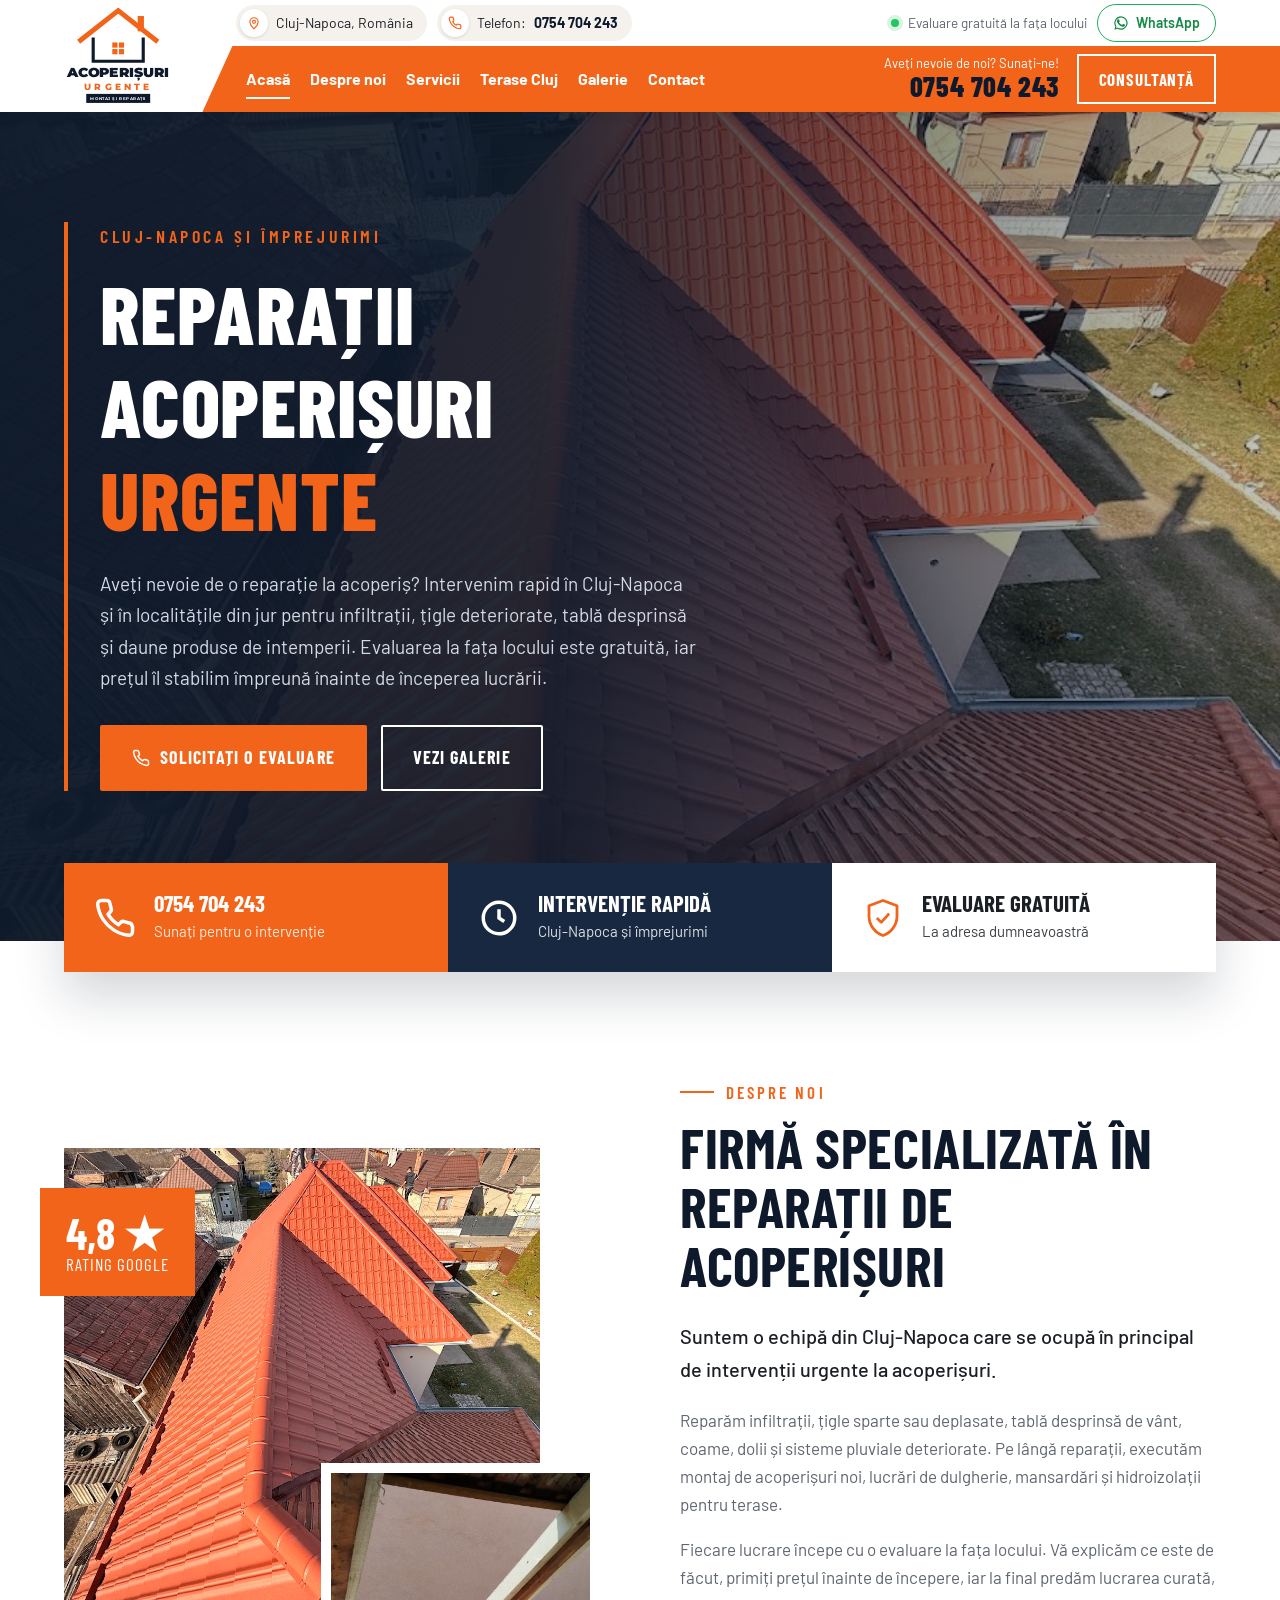
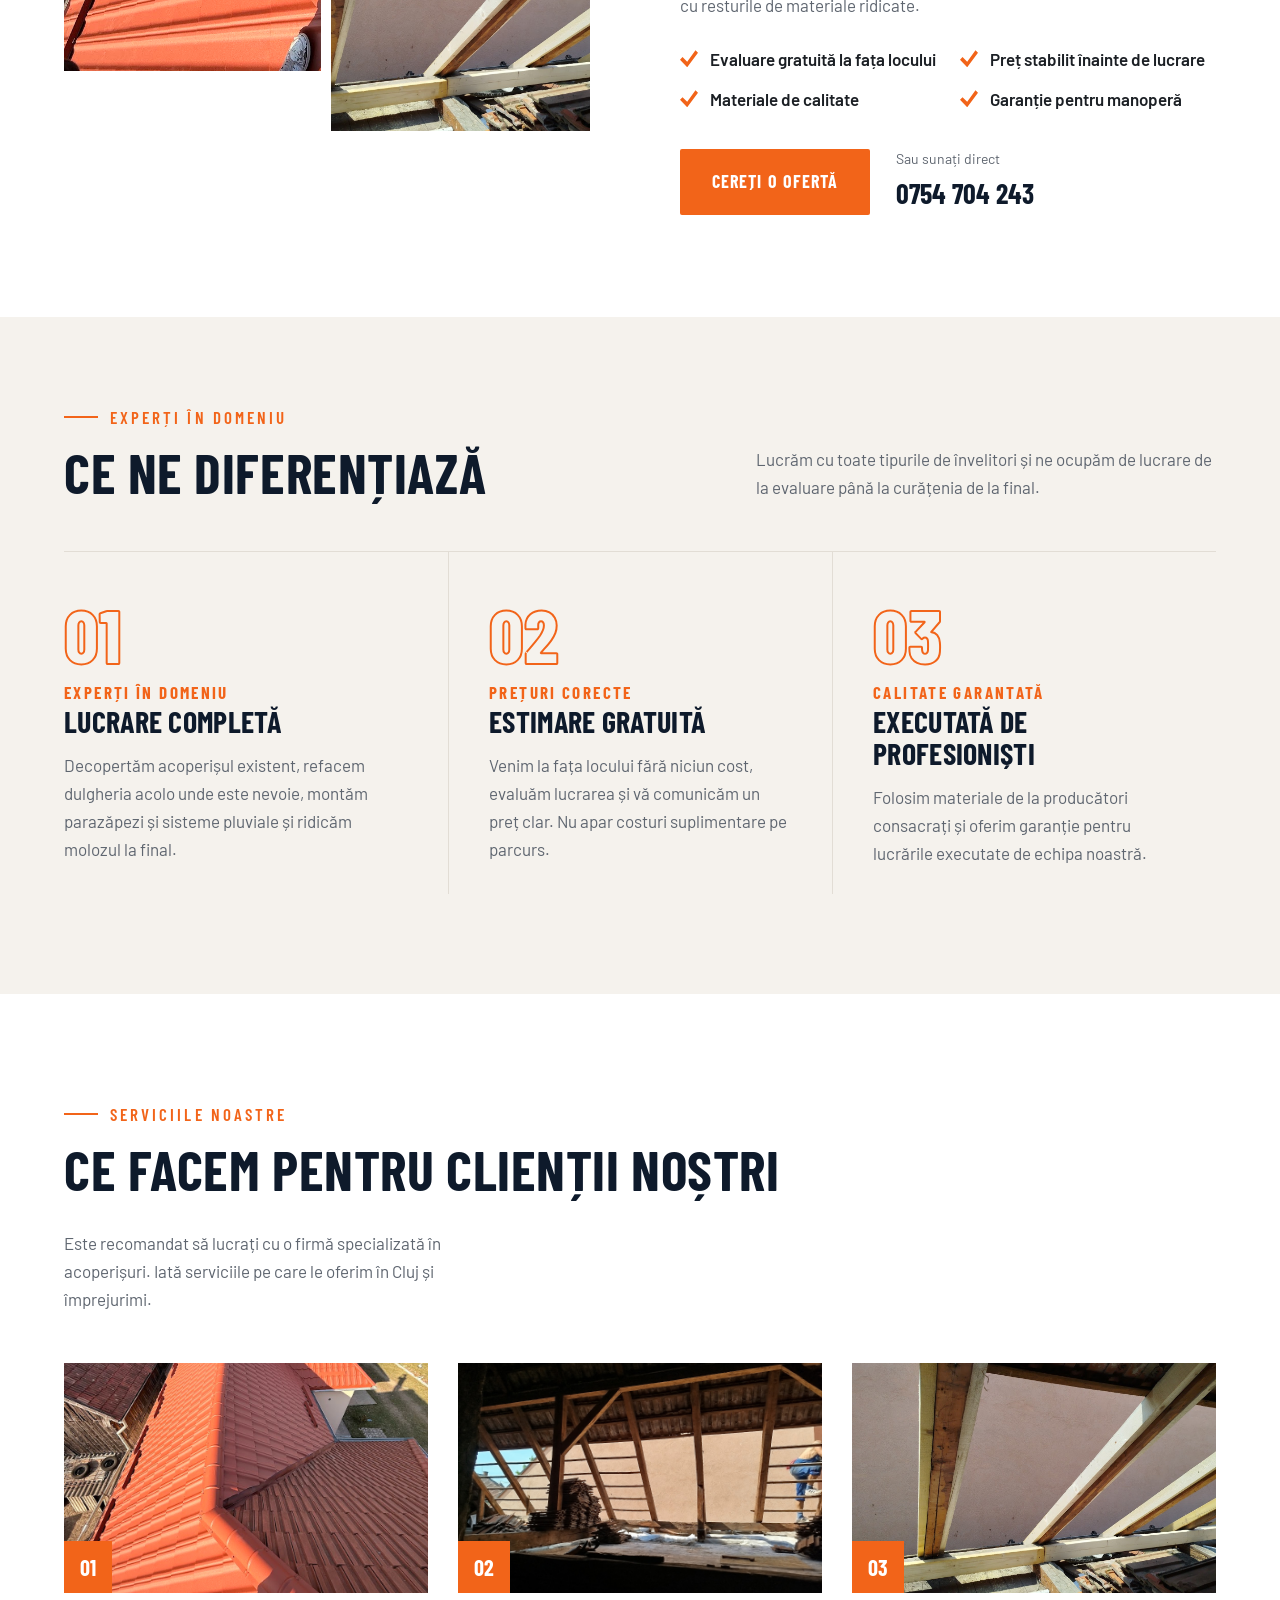
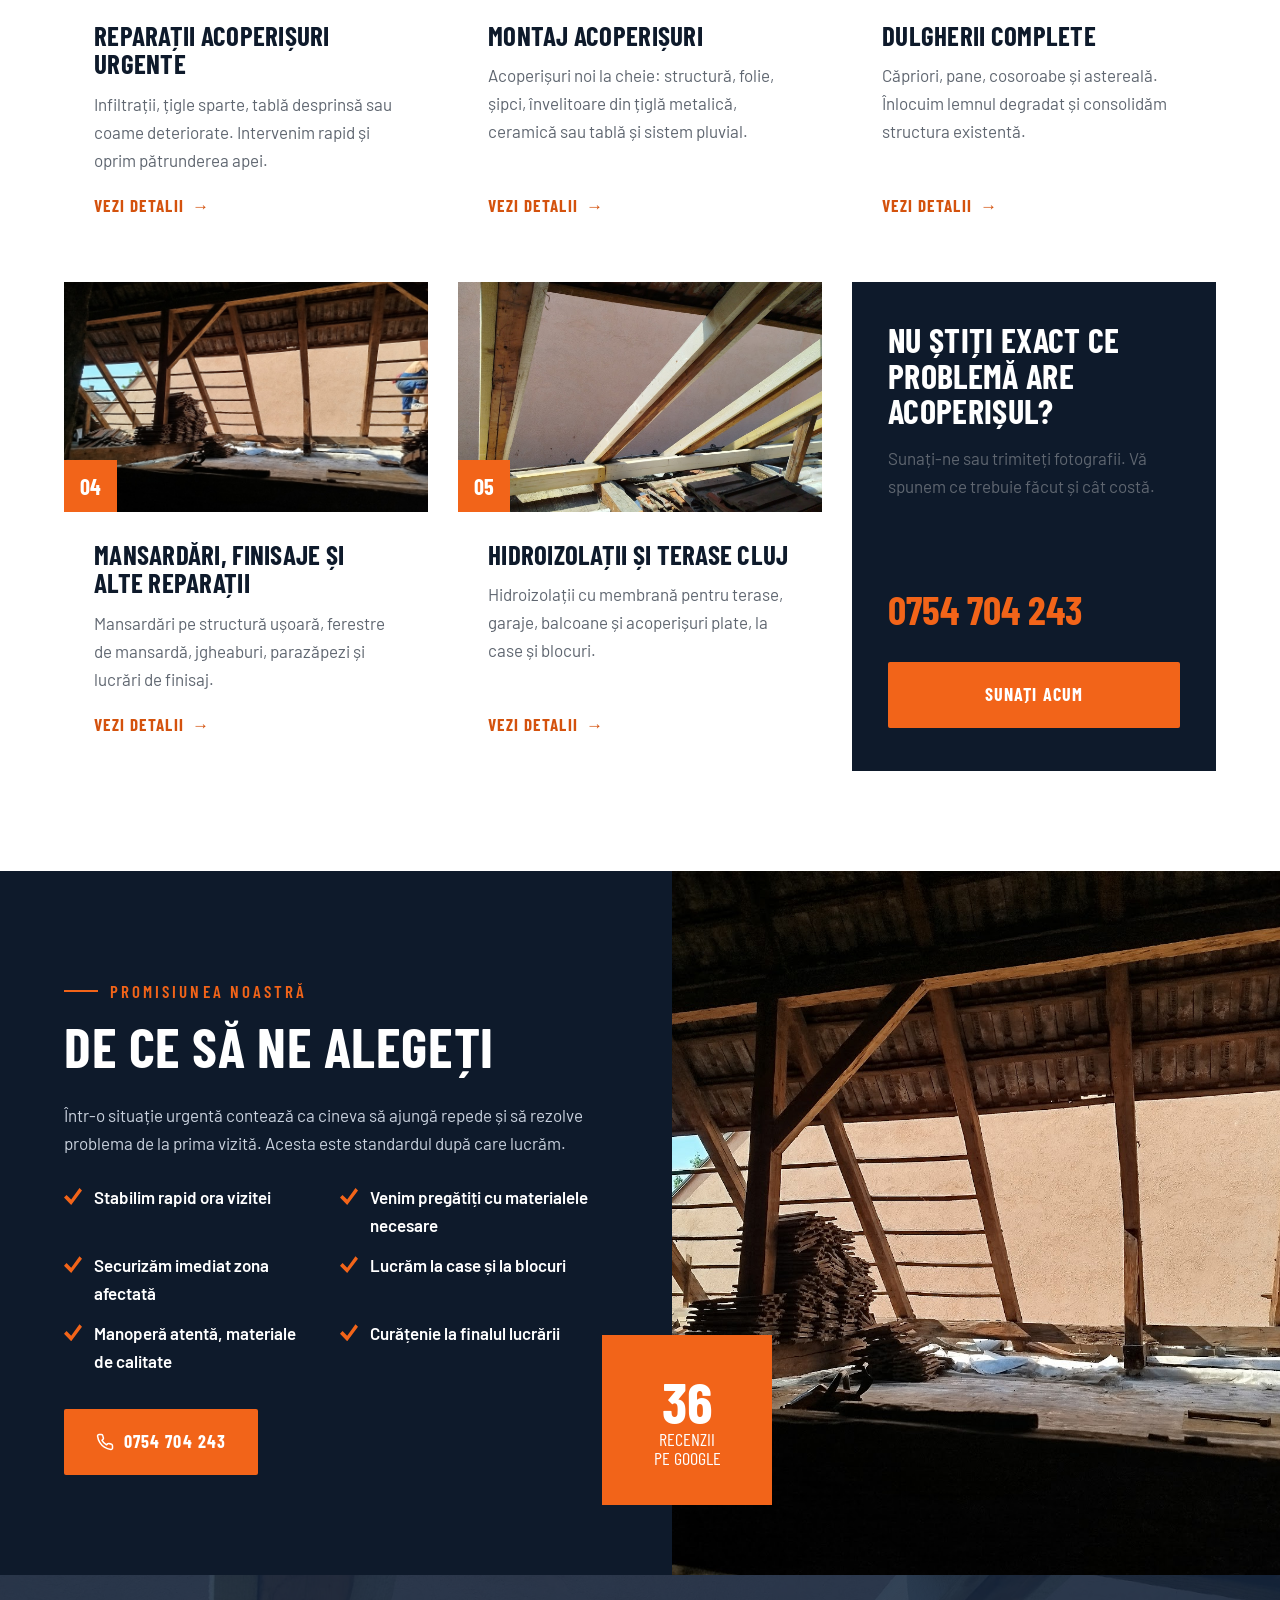
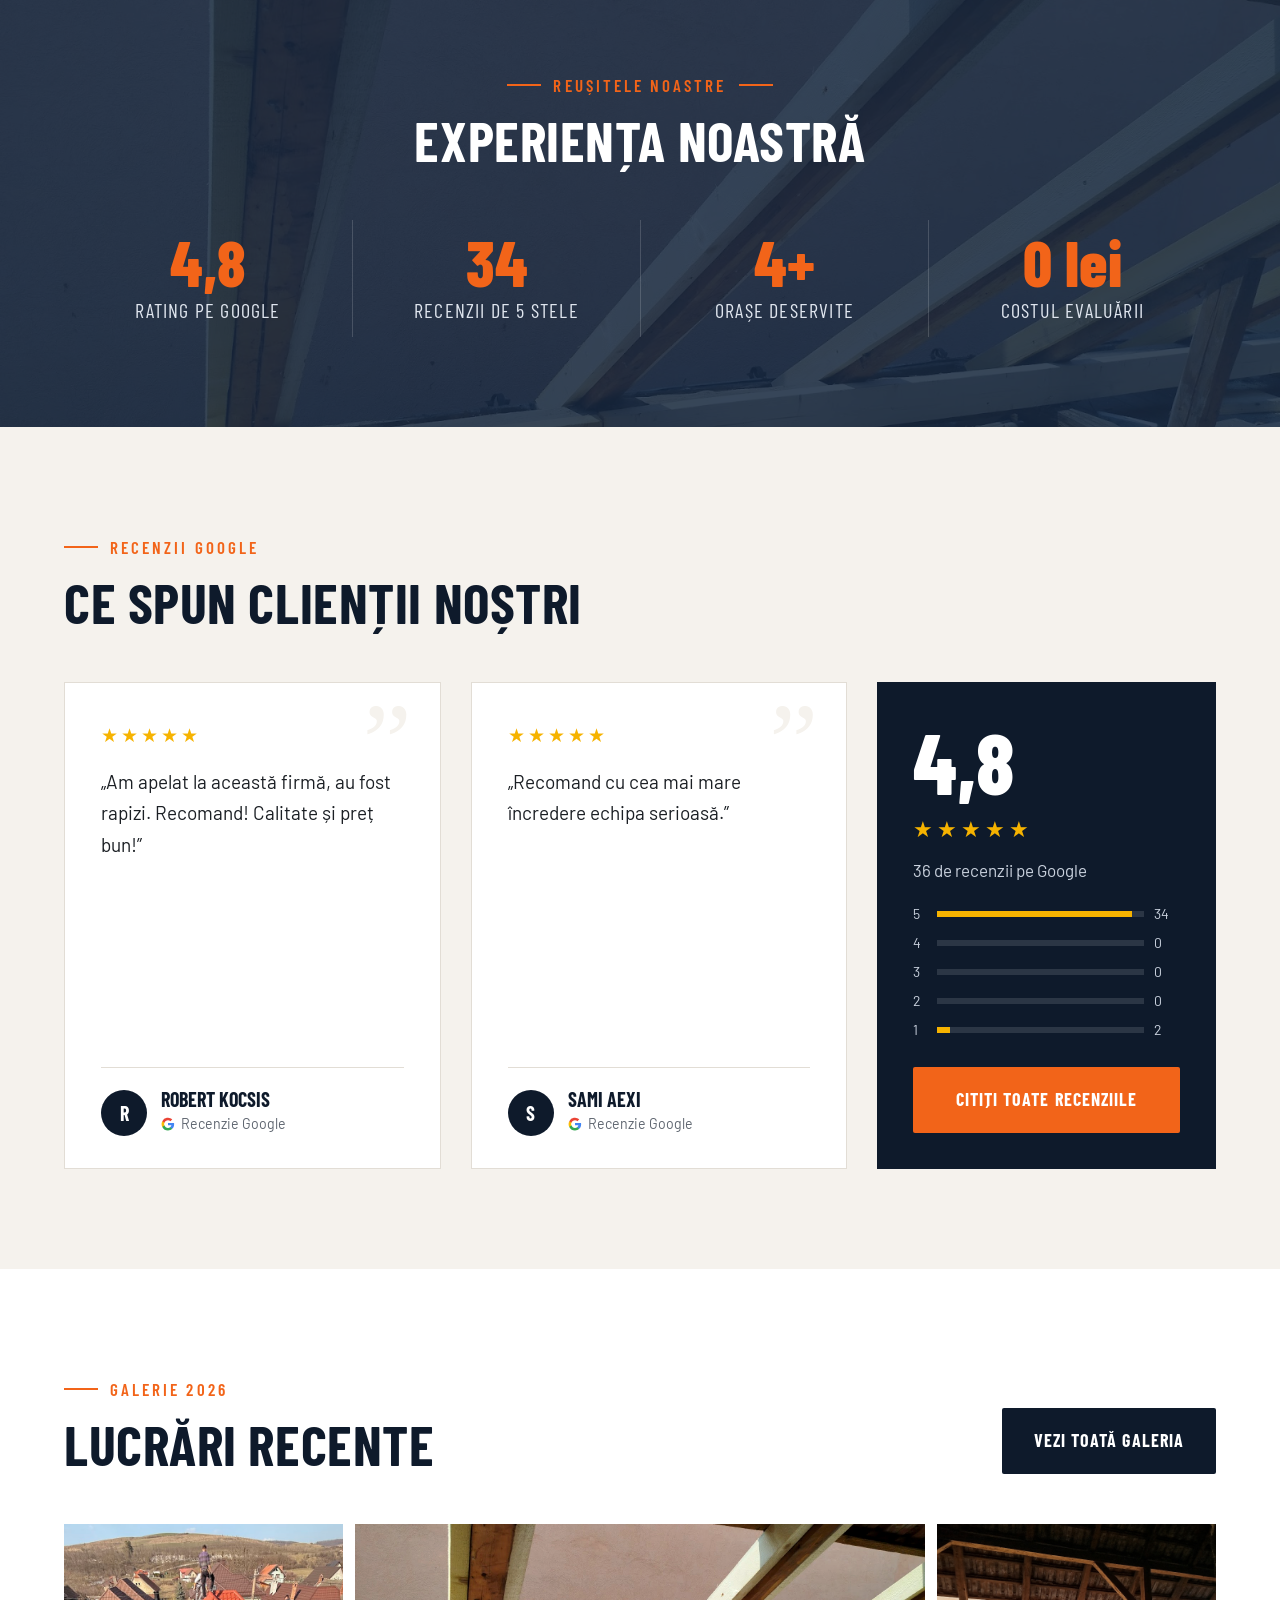
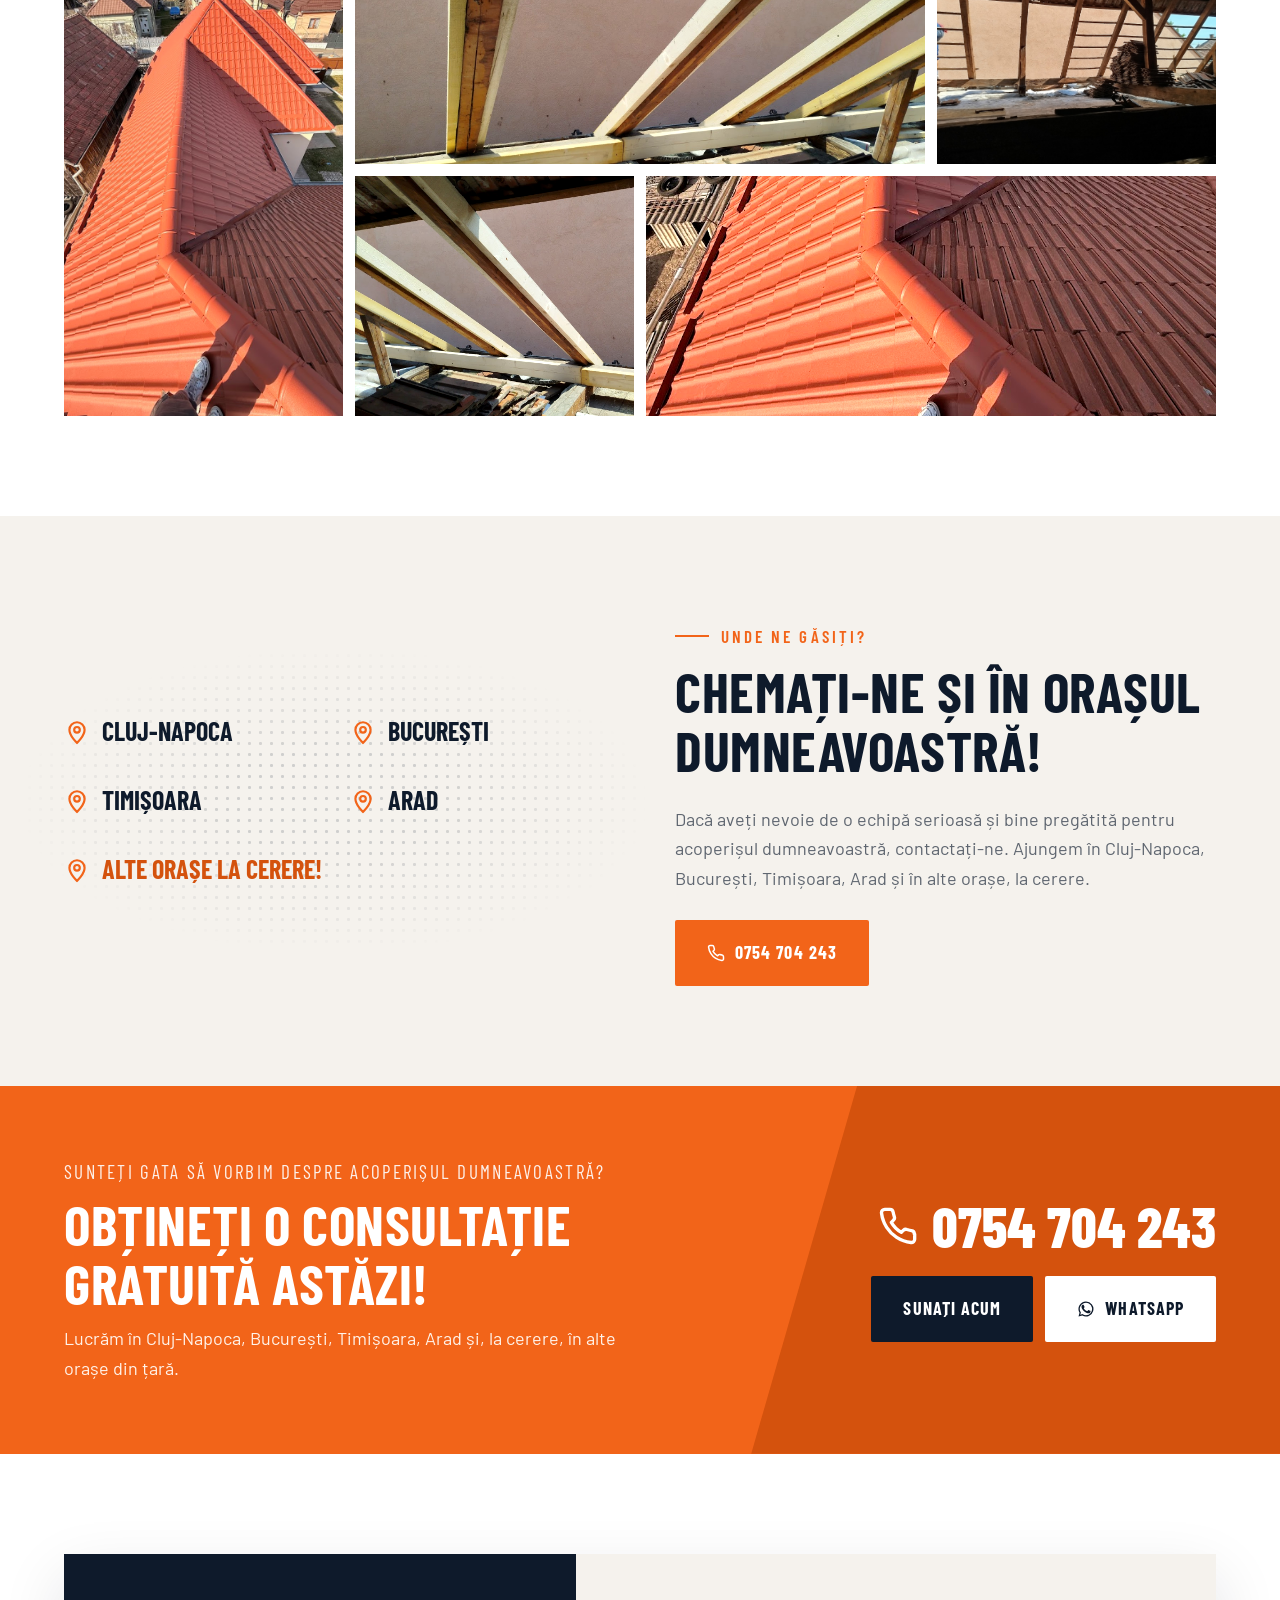
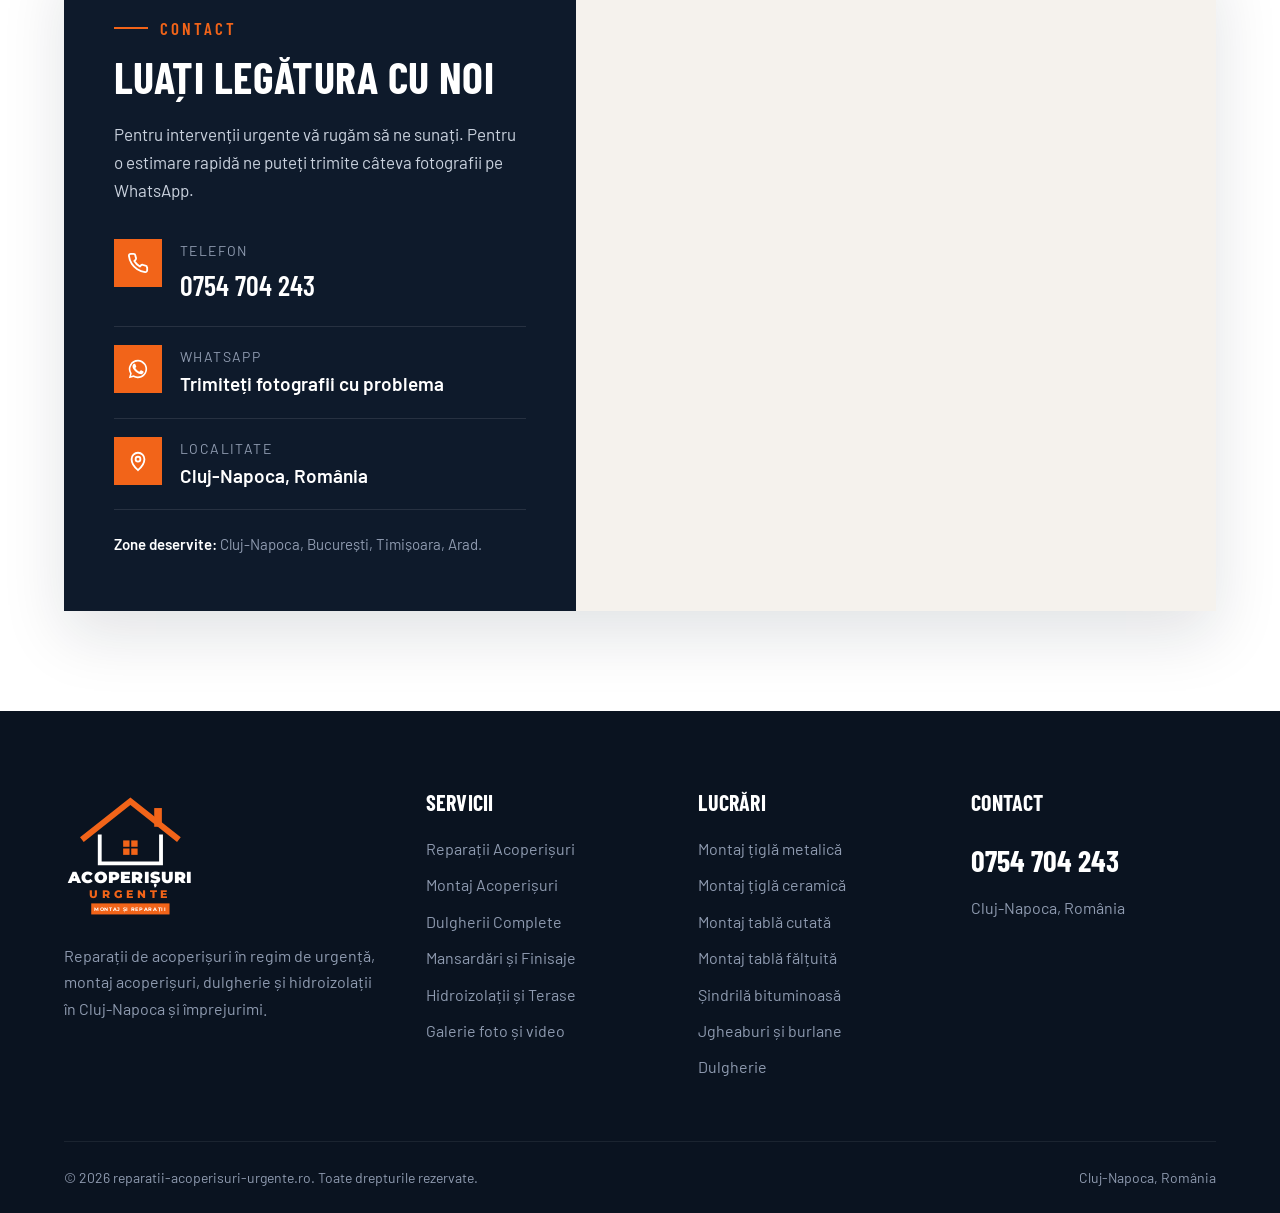
==== commit 83af46a2: "Logo emblemă în header și rând de sus modernizat" ====
--- a/index.html
+++ b/index.html
@@ -13,25 +13,29 @@
 <link rel="icon" href="logo/favicon.svg" type="image/svg+xml">
 <link rel="preconnect" href="https://fonts.googleapis.com">
 <link rel="preconnect" href="https://fonts.gstatic.com" crossorigin>
-<link href="https://fonts.googleapis.com/css2?family=Barlow:wght@400;500;600;700&family=Barlow+Condensed:wght@600;700;800&display=swap" rel="stylesheet">
+<link href="https://fonts.googleapis.com/css2?family=Barlow:wght@400;500;600;700&family=Barlow+Condensed:wght@600;700;800&family=Montserrat:wght@700;800;900&display=swap" rel="stylesheet">
 <link rel="stylesheet" href="css/style.css">
 <script type="application/ld+json">{"@context":"https://schema.org","@type":"RoofingContractor","name":"Reparații Acoperișuri Urgente","telephone":"+40754704243","address":{"@type":"PostalAddress","addressLocality":"Cluj-Napoca","addressCountry":"RO"},"areaServed":"Cluj-Napoca","url":"https://reparatii-acoperisuri-urgente.ro/","aggregateRating":{"@type":"AggregateRating","ratingValue":"4.8","reviewCount":"36"}}</script>
 </head>
 <body>
 <header class="header"><div class="wrap hd">
-  <a class="logo" href="index.html" aria-label="Reparații Acoperișuri Urgente"><svg xmlns="http://www.w3.org/2000/svg" viewBox="0 0 360 90">
-  <path d="M6 50 44 16l38 34" fill="none" stroke="#f26419" stroke-width="9" stroke-linejoin="miter"/>
-  <rect x="61" y="18" width="10" height="18" fill="#f26419"/>
-  <path d="M20 50v28h48V50" fill="none" stroke="#0e1a2b" stroke-width="6"/>
-  <rect x="38" y="58" width="12" height="20" fill="#f26419"/>
-  <text x="98" y="48" font-family="'Barlow Condensed','Arial Narrow',Arial,sans-serif" font-weight="800" font-size="36" fill="#0e1a2b" textLength="168" lengthAdjust="spacingAndGlyphs">ACOPERIȘURI</text>
-  <text x="98" y="77" font-family="'Barlow Condensed','Arial Narrow',Arial,sans-serif" font-weight="800" font-size="25" fill="#f26419" textLength="86" lengthAdjust="spacingAndGlyphs">URGENTE</text>
-  <text x="196" y="76" font-family="Barlow,'Segoe UI',Arial,sans-serif" font-weight="700" font-size="15" fill="#5f6670" letter-spacing="1.5">REPARAȚII · CLUJ</text>
+  <a class="logo" href="index.html" aria-label="Reparații Acoperișuri Urgente"><svg xmlns="http://www.w3.org/2000/svg" viewBox="24 12 312 282">
+  <path d="M66 112 180 22l114 90" fill="none" stroke="#f26419" stroke-width="14"/>
+  <rect x="236" y="38" width="18" height="44" fill="#f26419"/>
+  <path d="M108 100v68h144v-68" fill="none" stroke="#0e1a2b" stroke-width="9"/>
+  <rect x="163" y="114" width="15" height="15" fill="#f26419"/><rect x="182" y="114" width="15" height="15" fill="#f26419"/>
+  <rect x="163" y="133" width="15" height="15" fill="#f26419"/><rect x="182" y="133" width="15" height="15" fill="#f26419"/>
+  <text x="180" y="214" text-anchor="middle" font-family="Montserrat, Arial, sans-serif" font-weight="900" font-size="38" fill="#0e1a2b" textLength="292" lengthAdjust="spacingAndGlyphs">ACOPERIȘURI</text>
+  <text x="180" y="250" text-anchor="middle" font-family="Montserrat, Arial, sans-serif" font-weight="800" font-size="27" fill="#f26419" letter-spacing="9">URGENTE</text>
+  <rect x="88" y="262" width="184" height="26" fill="#0e1a2b"/>
+  <text x="180" y="280" text-anchor="middle" font-family="Montserrat, Arial, sans-serif" font-weight="700" font-size="11.5" fill="#fff" letter-spacing="1.6">MONTAJ ȘI REPARAȚII</text>
 </svg></a>
   <div class="hd-right">
   <div class="hd-top">
-    <span><svg class="ic" viewBox="0 0 24 24" fill="none" stroke="currentColor" stroke-width="2"><path d="M12 22s7-6.2 7-12a7 7 0 0 0-14 0c0 5.8 7 12 7 12z"/><circle cx="12" cy="10" r="2.6"/></svg> Cluj-Napoca, România</span>
-    <span><svg class="ic" viewBox="0 0 24 24" fill="none" stroke="currentColor" stroke-width="2" stroke-linecap="round" stroke-linejoin="round"><path d="M22 16.9v3a2 2 0 0 1-2.2 2 19.8 19.8 0 0 1-8.6-3.1 19.5 19.5 0 0 1-6-6A19.8 19.8 0 0 1 2.1 4.2 2 2 0 0 1 4.1 2h3a2 2 0 0 1 2 1.7c.1.9.4 1.8.7 2.7a2 2 0 0 1-.5 2.1L8 9.8a16 16 0 0 0 6 6l1.3-1.3a2 2 0 0 1 2.1-.4c.9.3 1.8.6 2.7.7a2 2 0 0 1 1.7 2z"/></svg> <span class="lbl">Telefon:</span> <a href="tel:+40754704243">0754 704 243</a></span>
+    <span class="chip"><i><svg viewBox="0 0 24 24" fill="none" stroke="currentColor" stroke-width="2"><path d="M12 22s7-6.2 7-12a7 7 0 0 0-14 0c0 5.8 7 12 7 12z"/><circle cx="12" cy="10" r="2.6"/></svg></i>Cluj-Napoca, România</span>
+    <a class="chip" href="tel:+40754704243"><i><svg viewBox="0 0 24 24" fill="none" stroke="currentColor" stroke-width="2" stroke-linecap="round" stroke-linejoin="round"><path d="M22 16.9v3a2 2 0 0 1-2.2 2 19.8 19.8 0 0 1-8.6-3.1 19.5 19.5 0 0 1-6-6A19.8 19.8 0 0 1 2.1 4.2 2 2 0 0 1 4.1 2h3a2 2 0 0 1 2 1.7c.1.9.4 1.8.7 2.7a2 2 0 0 1-.5 2.1L8 9.8a16 16 0 0 0 6 6l1.3-1.3a2 2 0 0 1 2.1-.4c.9.3 1.8.6 2.7.7a2 2 0 0 1 1.7 2z"/></svg></i><span class="lbl">Telefon:</span> <b>0754 704 243</b></a>
+    <span class="hd-note"><i class="dot"></i>Evaluare gratuită la fața locului</span>
+    <a class="hd-wa" href="https://wa.me/40754704243?text=Bun%C4%83%20ziua%2C%20am%20o%20problem%C4%83%20la%20acoperi%C8%99%20%C8%99i%20v-a%C8%99%20trimite%20c%C3%A2teva%20poze." target="_blank" rel="noopener"><svg viewBox="0 0 24 24" fill="currentColor"><path d="M17.5 14.4c-.3-.1-1.8-.9-2-1-.3-.1-.5-.1-.7.1-.2.3-.8 1-.9 1.2-.2.2-.3.2-.6.1-.3-.1-1.3-.5-2.4-1.5-.9-.8-1.5-1.8-1.7-2.1-.2-.3 0-.5.1-.6l.4-.5c.2-.2.2-.3.3-.5.1-.2.1-.4 0-.5l-.9-2.2c-.2-.6-.5-.5-.7-.5h-.6c-.2 0-.5.1-.8.4-.3.3-1 1-1 2.5s1.1 2.9 1.2 3.1c.1.2 2.1 3.2 5.1 4.5.7.3 1.3.5 1.7.6.7.2 1.4.2 1.9.1.6-.1 1.8-.7 2-1.4.2-.7.2-1.3.2-1.4-.1-.2-.3-.3-.6-.4zM12 2a10 10 0 0 0-8.6 15.1L2 22l5-1.3A10 10 0 1 0 12 2zm0 18.2c-1.5 0-3-.4-4.3-1.2l-.3-.2-3 .8.8-2.9-.2-.3A8.2 8.2 0 1 1 12 20.2z"/></svg> WhatsApp</a>
   </div>
   <div class="hd-bar">
   <button class="burger" aria-label="Meniu"><span></span><span></span><span></span></button>
@@ -234,14 +238,16 @@
 <footer class="footer"><div class="wrap">
   <div class="cols">
     <div>
-      <a href="index.html" class="logo"><svg xmlns="http://www.w3.org/2000/svg" viewBox="0 0 360 90">
-  <path d="M6 50 44 16l38 34" fill="none" stroke="#f26419" stroke-width="9" stroke-linejoin="miter"/>
-  <rect x="61" y="18" width="10" height="18" fill="#f26419"/>
-  <path d="M20 50v28h48V50" fill="none" stroke="#ffffff" stroke-width="6"/>
-  <rect x="38" y="58" width="12" height="20" fill="#f26419"/>
-  <text x="98" y="48" font-family="'Barlow Condensed','Arial Narrow',Arial,sans-serif" font-weight="800" font-size="36" fill="#ffffff" textLength="168" lengthAdjust="spacingAndGlyphs">ACOPERIȘURI</text>
-  <text x="98" y="77" font-family="'Barlow Condensed','Arial Narrow',Arial,sans-serif" font-weight="800" font-size="25" fill="#f26419" textLength="86" lengthAdjust="spacingAndGlyphs">URGENTE</text>
-  <text x="196" y="76" font-family="Barlow,'Segoe UI',Arial,sans-serif" font-weight="700" font-size="15" fill="#aab4c3" letter-spacing="1.5">REPARAȚII · CLUJ</text>
+      <a href="index.html" class="logo"><svg xmlns="http://www.w3.org/2000/svg" viewBox="24 12 312 282">
+  <path d="M66 112 180 22l114 90" fill="none" stroke="#f26419" stroke-width="14"/>
+  <rect x="236" y="38" width="18" height="44" fill="#f26419"/>
+  <path d="M108 100v68h144v-68" fill="none" stroke="#ffffff" stroke-width="9"/>
+  <rect x="163" y="114" width="15" height="15" fill="#f26419"/><rect x="182" y="114" width="15" height="15" fill="#f26419"/>
+  <rect x="163" y="133" width="15" height="15" fill="#f26419"/><rect x="182" y="133" width="15" height="15" fill="#f26419"/>
+  <text x="180" y="214" text-anchor="middle" font-family="Montserrat, Arial, sans-serif" font-weight="900" font-size="38" fill="#ffffff" textLength="292" lengthAdjust="spacingAndGlyphs">ACOPERIȘURI</text>
+  <text x="180" y="250" text-anchor="middle" font-family="Montserrat, Arial, sans-serif" font-weight="800" font-size="27" fill="#f26419" letter-spacing="9">URGENTE</text>
+  <rect x="88" y="262" width="184" height="26" fill="#f26419"/>
+  <text x="180" y="280" text-anchor="middle" font-family="Montserrat, Arial, sans-serif" font-weight="700" font-size="11.5" fill="#fff" letter-spacing="1.6">MONTAJ ȘI REPARAȚII</text>
 </svg></a>
       <p style="margin-top:20px">Reparații de acoperișuri în regim de urgență, montaj acoperișuri, dulgherie și hidroizolații în Cluj-Napoca și împrejurimi.</p>
     </div>
--- a/css/style.css
+++ b/css/style.css
@@ -47,13 +47,20 @@
 /* ---------- header: logo pe alb, bară albă sus, bară portocalie cu colț oblic ---------- */
 .header { position: sticky; top: 0; z-index: 50; background: #fff; box-shadow: 0 2px 14px rgba(14,26,43,.08); }
 .hd { display: flex; align-items: stretch; }
-.logo { display: flex; align-items: center; padding: 10px 28px 10px 0; flex: none; }
-.logo svg { height: 60px; width: auto; display: block; }
+.logo { display: flex; align-items: center; padding: 6px 30px 6px 0; flex: none; }
+.logo svg { height: 98px; width: auto; display: block; }
 .hd-right { flex: 1; display: flex; flex-direction: column; min-width: 0; }
-.hd-top { display: flex; align-items: center; gap: 34px; height: 40px; font-size: 14px; padding-left: 34px; }
-.hd-top span { display: inline-flex; align-items: center; gap: 8px; }
-.hd-top .ic { width: 15px; height: 15px; color: var(--orange); }
-.hd-top a { font-weight: 700; }
+.hd-top { display: flex; align-items: center; gap: 10px; height: 46px; font-size: 14px; padding-left: 34px; }
+.chip { display: inline-flex; align-items: center; gap: 8px; padding: 4px 14px 4px 4px; border-radius: 999px; background: var(--paper); color: var(--ink); white-space: nowrap; transition: background .2s; }
+.chip i { width: 28px; height: 28px; border-radius: 50%; background: #fff; color: var(--orange); display: grid; place-items: center; box-shadow: 0 1px 3px rgba(14,26,43,.12); }
+.chip i svg { width: 14px; height: 14px; }
+.chip b { color: var(--navy); font-weight: 700; }
+a.chip:hover { background: #ffe9dc; }
+.hd-note { margin-left: auto; display: inline-flex; align-items: center; gap: 9px; font-size: 13.5px; color: var(--muted); white-space: nowrap; }
+.hd-note .dot { width: 8px; height: 8px; border-radius: 50%; background: #22c55e; box-shadow: 0 0 0 4px rgba(34,197,94,.18); }
+.hd-wa { display: inline-flex; align-items: center; gap: 7px; padding: 6px 15px; border-radius: 999px; border: 1.5px solid #1fae5b; color: #178a48; font-weight: 600; white-space: nowrap; transition: background .2s, color .2s; }
+.hd-wa svg { width: 16px; height: 16px; }
+.hd-wa:hover { background: #1fae5b; color: #fff; }
 .hd-bar { position: relative; display: flex; align-items: center; gap: 18px; height: 66px; padding-left: 34px; color: #fff; }
 .hd-bar::before {
   content: ""; position: absolute; top: 0; bottom: 0; left: 0; right: -100vw; z-index: -1;
@@ -331,7 +338,7 @@
 .footer ul { list-style: none; padding: 0; margin: 0; display: grid; gap: 10px; }
 .footer a:hover { color: var(--orange); }
 .footer .ph { font-family: var(--head); font-size: 30px; font-weight: 700; color: #fff; }
-.footer .logo svg { height: 60px; }
+.footer .logo svg { height: 120px; }
 .footer .bottom { border-top: 1px solid rgba(255,255,255,.07); margin-top: 60px; padding: 24px 0; display: flex; justify-content: space-between; font-size: 14px; flex-wrap: wrap; gap: 10px; }
 
 .float-call { display: none; }
@@ -339,6 +346,8 @@
 /* ---------- responsive ---------- */
 @media (max-width: 1100px) {
   .head-call { display: none; }
+  .hd-note { display: none; }
+  .hd-wa { margin-left: auto; }
   .btn-cons { margin-left: auto; }
   .about, .why, .contact, .svc-layout, .cta .wrap { grid-template-columns: 1fr; }
   .why .txt { padding: 80px 24px; }
@@ -359,6 +368,7 @@
 @media (max-width: 900px) {
   .burger { display: block; }
   .btn-cons { display: none; }
+  .hd-wa { display: none; }
   .nav {
     position: absolute; top: 100%; left: auto; right: -24px; width: 100vw; background: #fff; flex-direction: column; align-items: stretch;
     display: none; box-shadow: 0 20px 40px rgba(14,26,43,.15); border-top: 3px solid var(--navy); margin: 0;
@@ -382,7 +392,8 @@
   .hd-top span:first-child { display: none; }
   .hd-bar { height: 52px; padding-left: 22px; }
   .logo { padding-right: 10px; }
-  .logo svg { height: 42px; }
+  .logo svg { height: 76px; }
+  .hd-top { height: 40px; }
   .hero .wrap { padding-top: 70px; padding-bottom: 120px; }
   .hero-text { padding-left: 20px; }
   .hero .over { font-size: 15px; letter-spacing: .1em; }
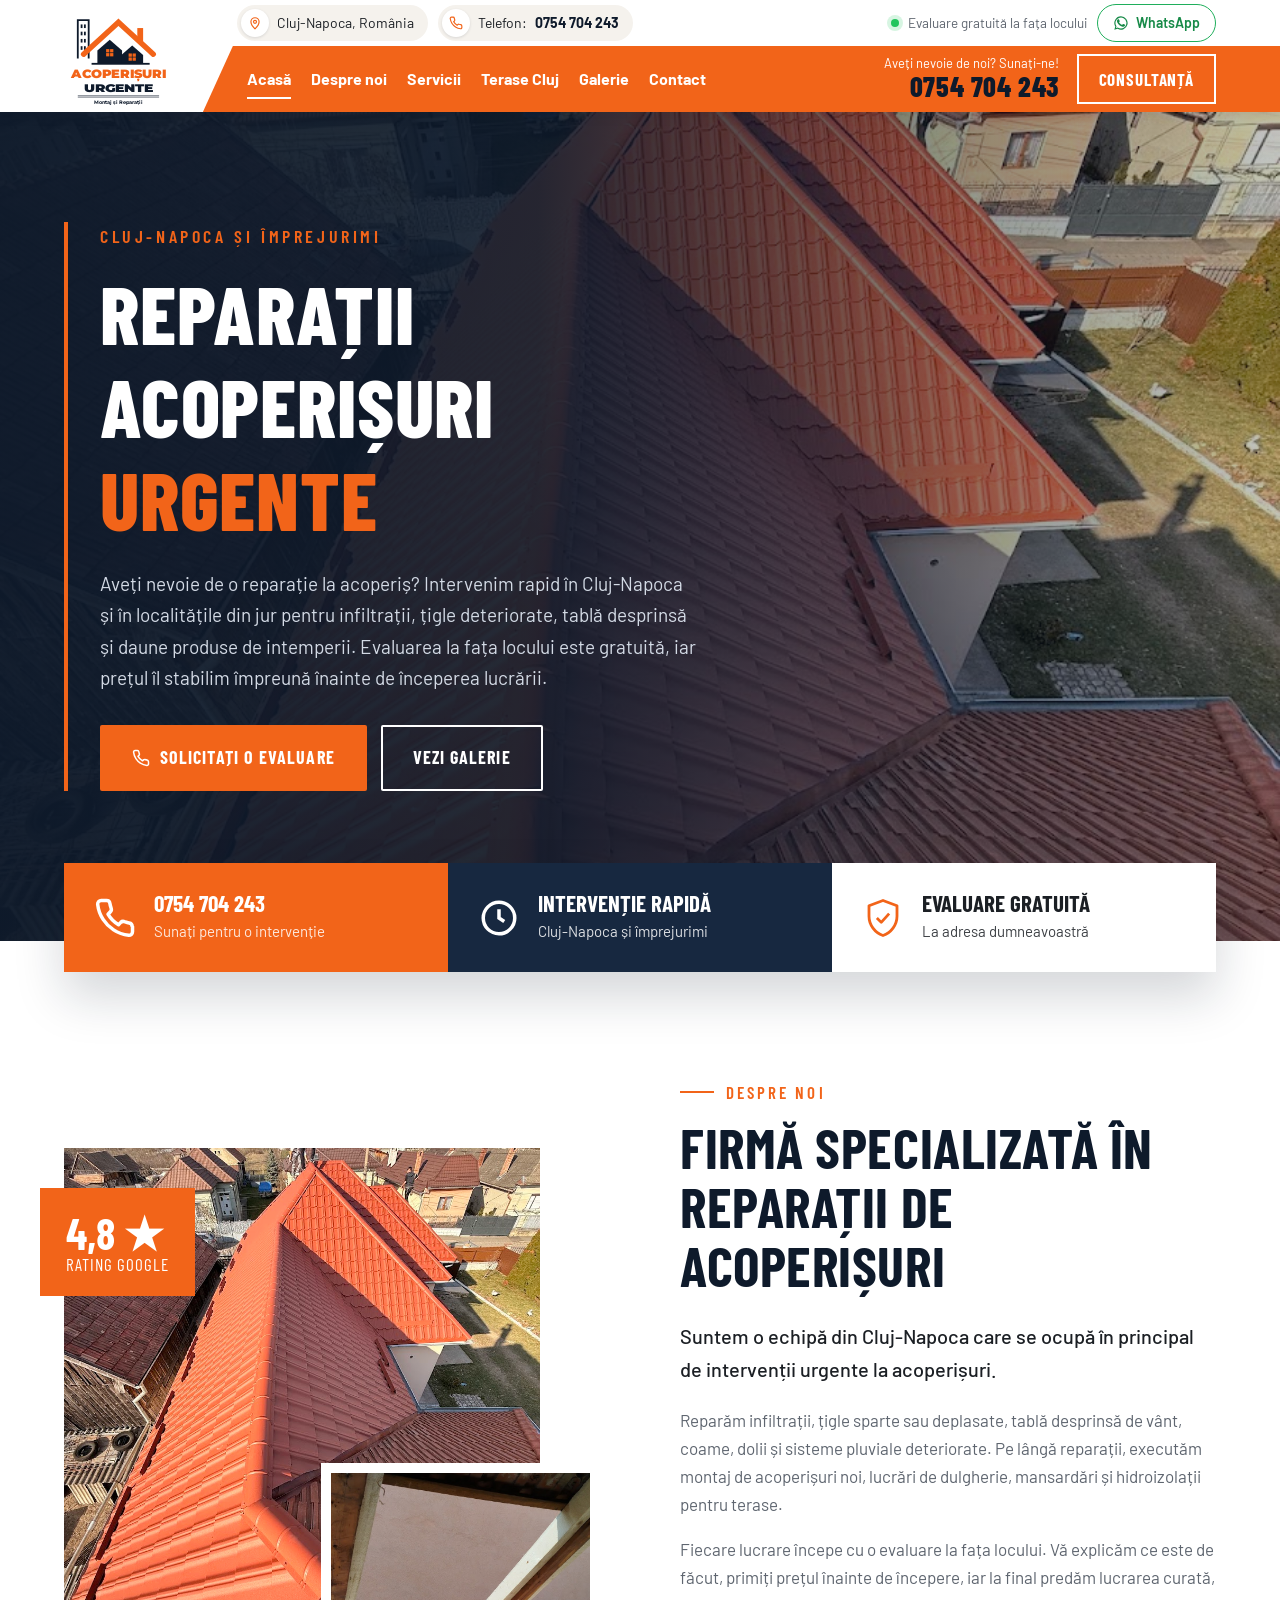
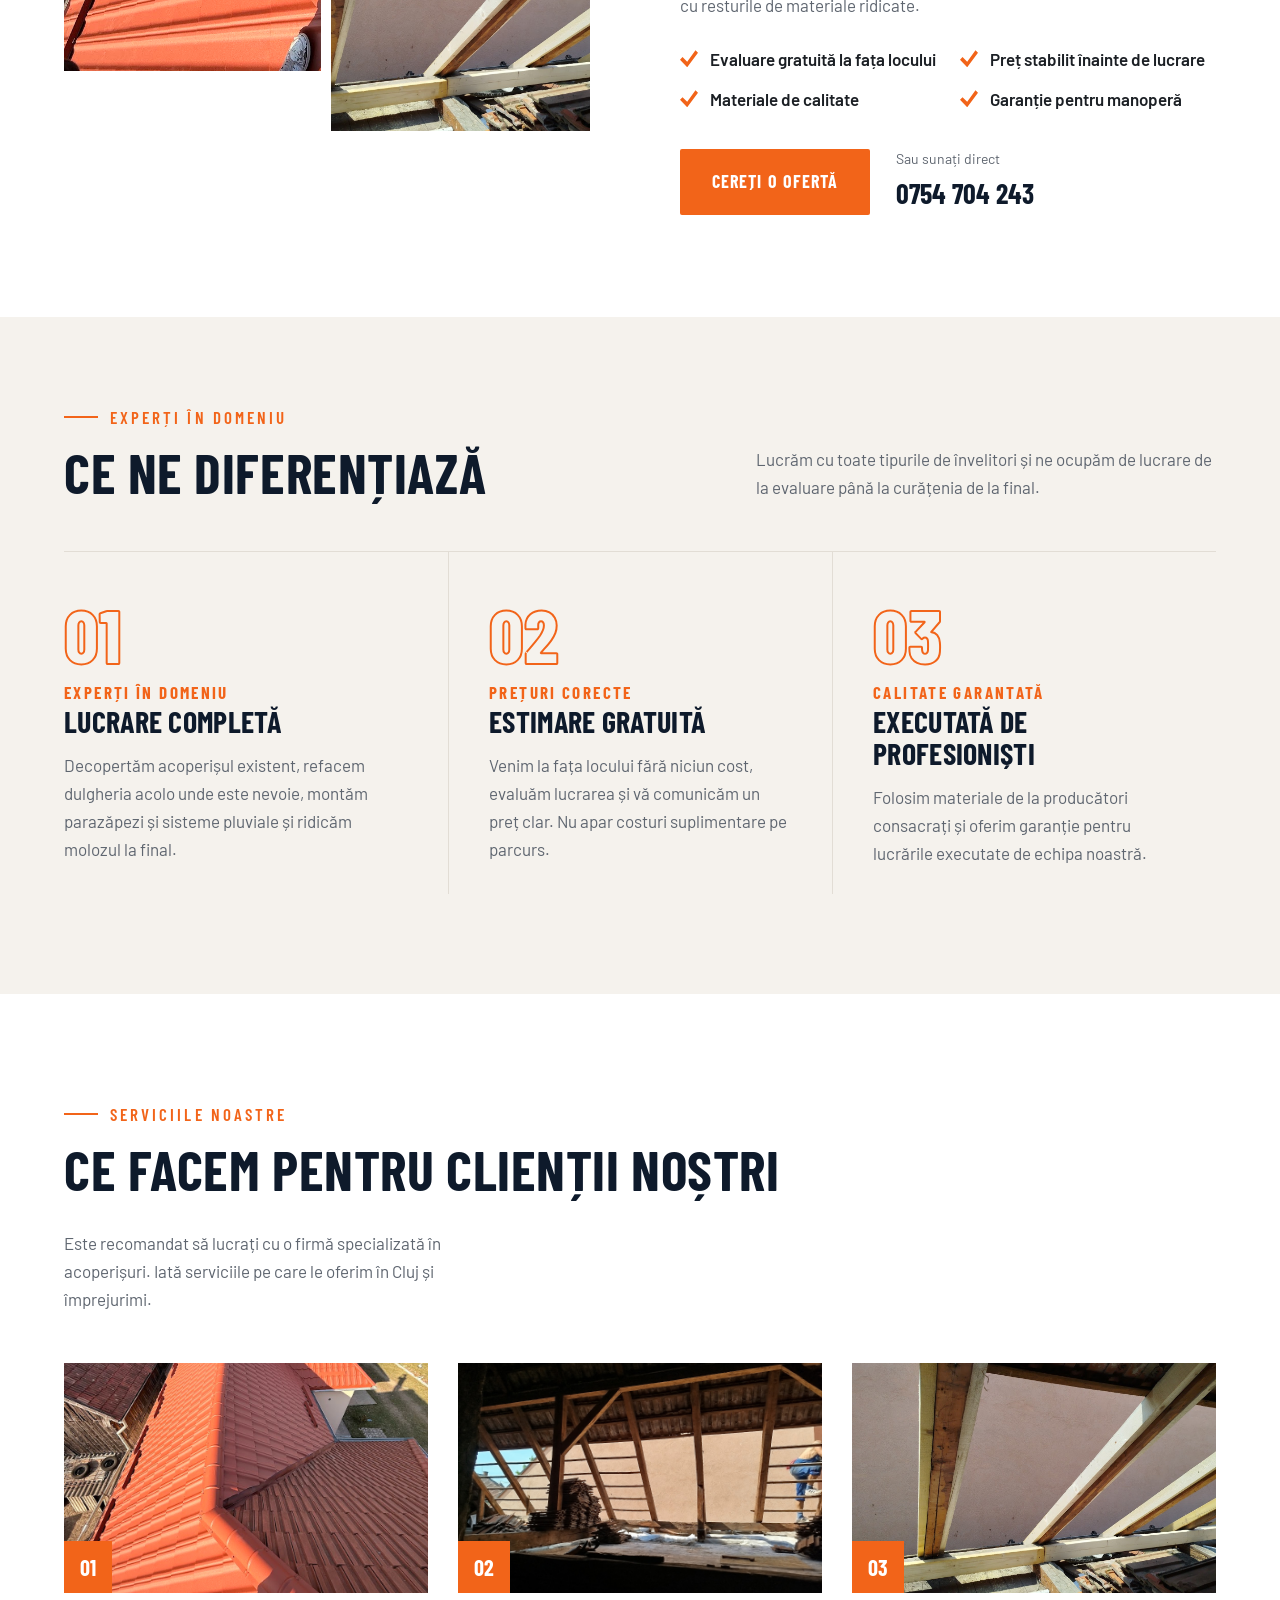
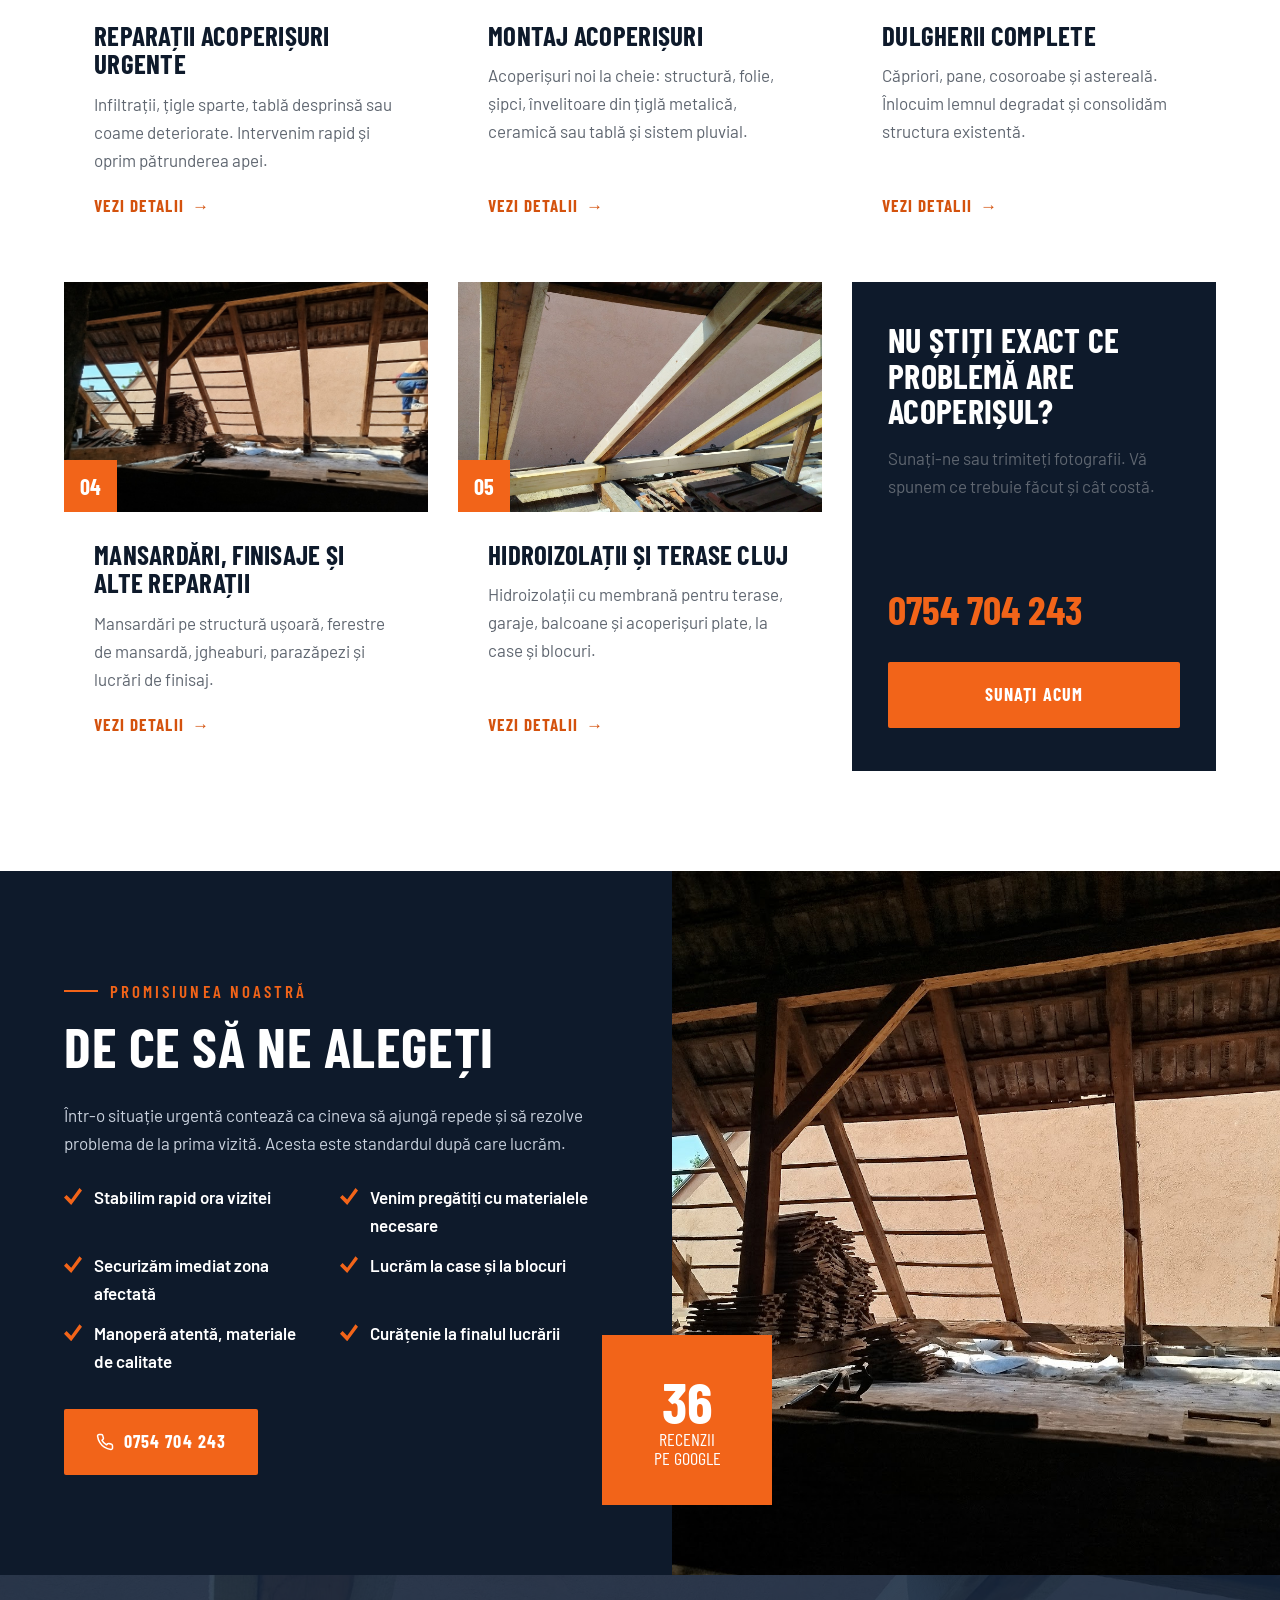
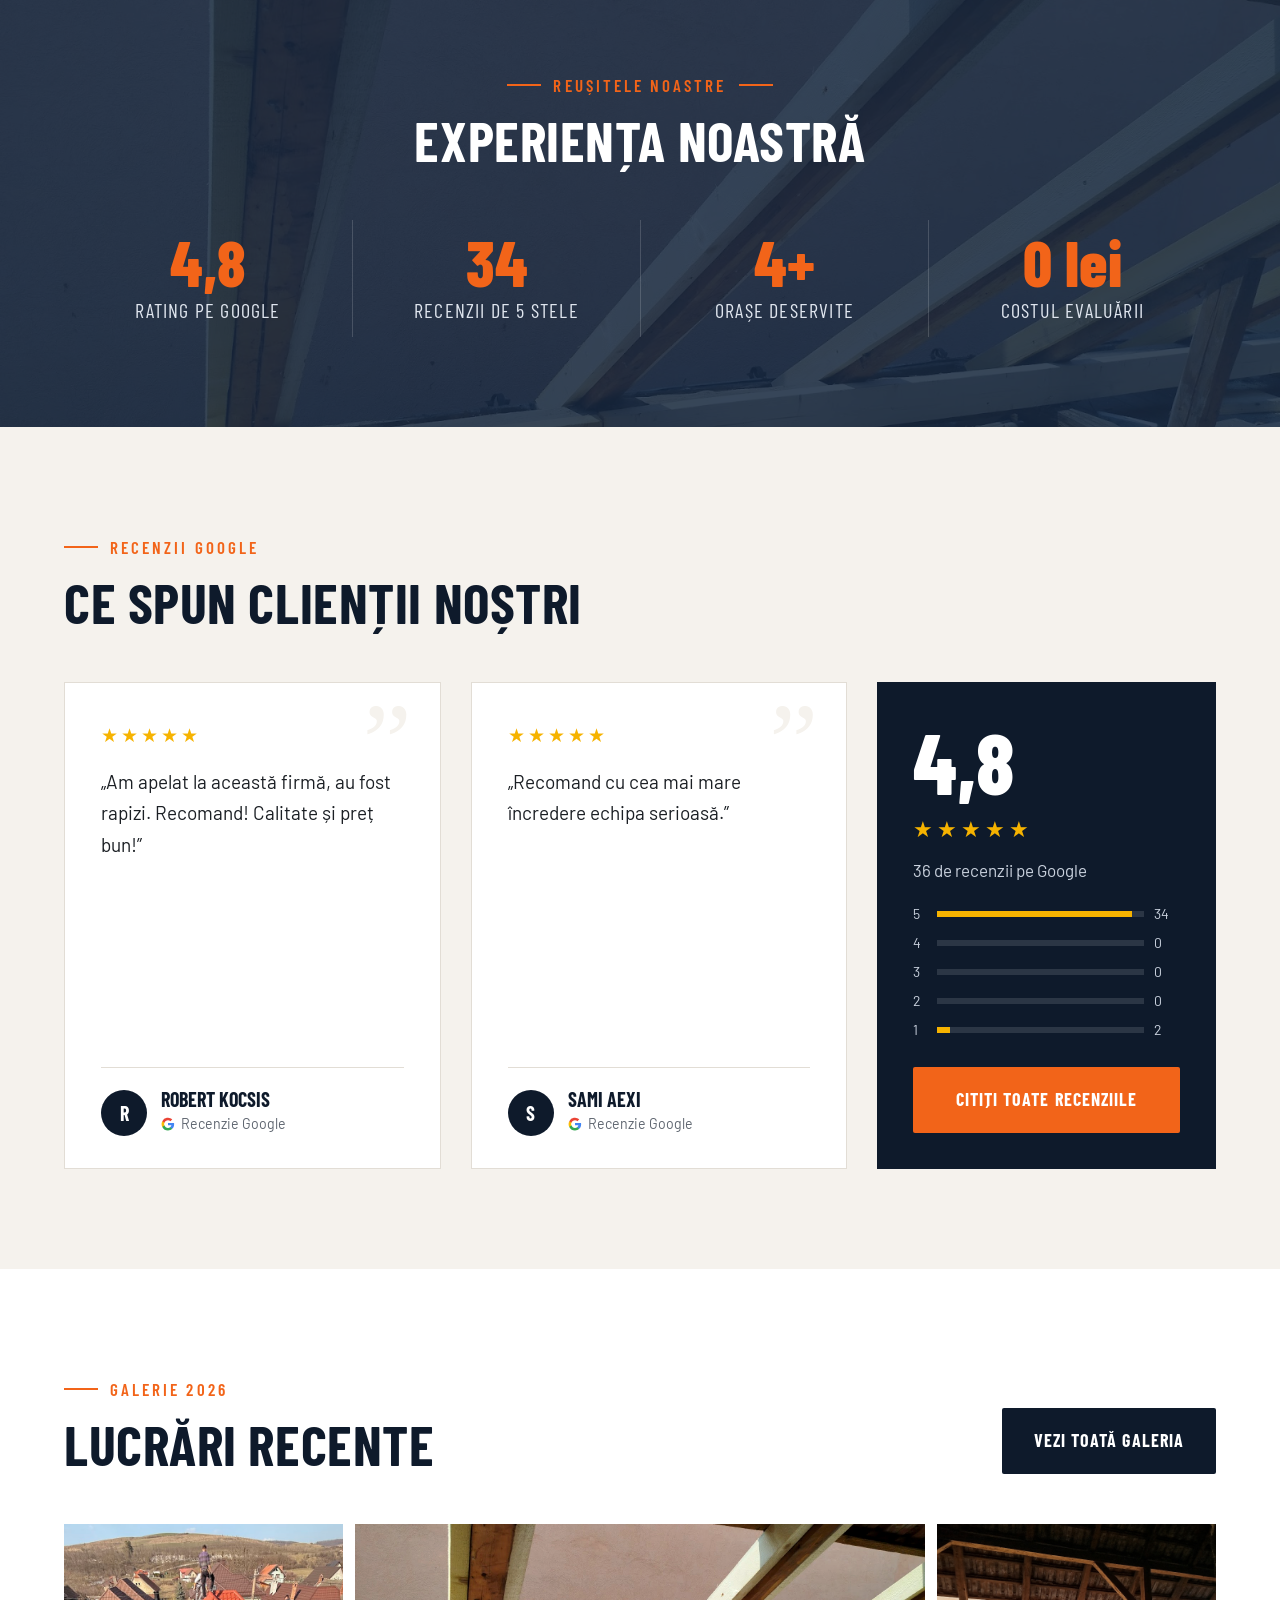
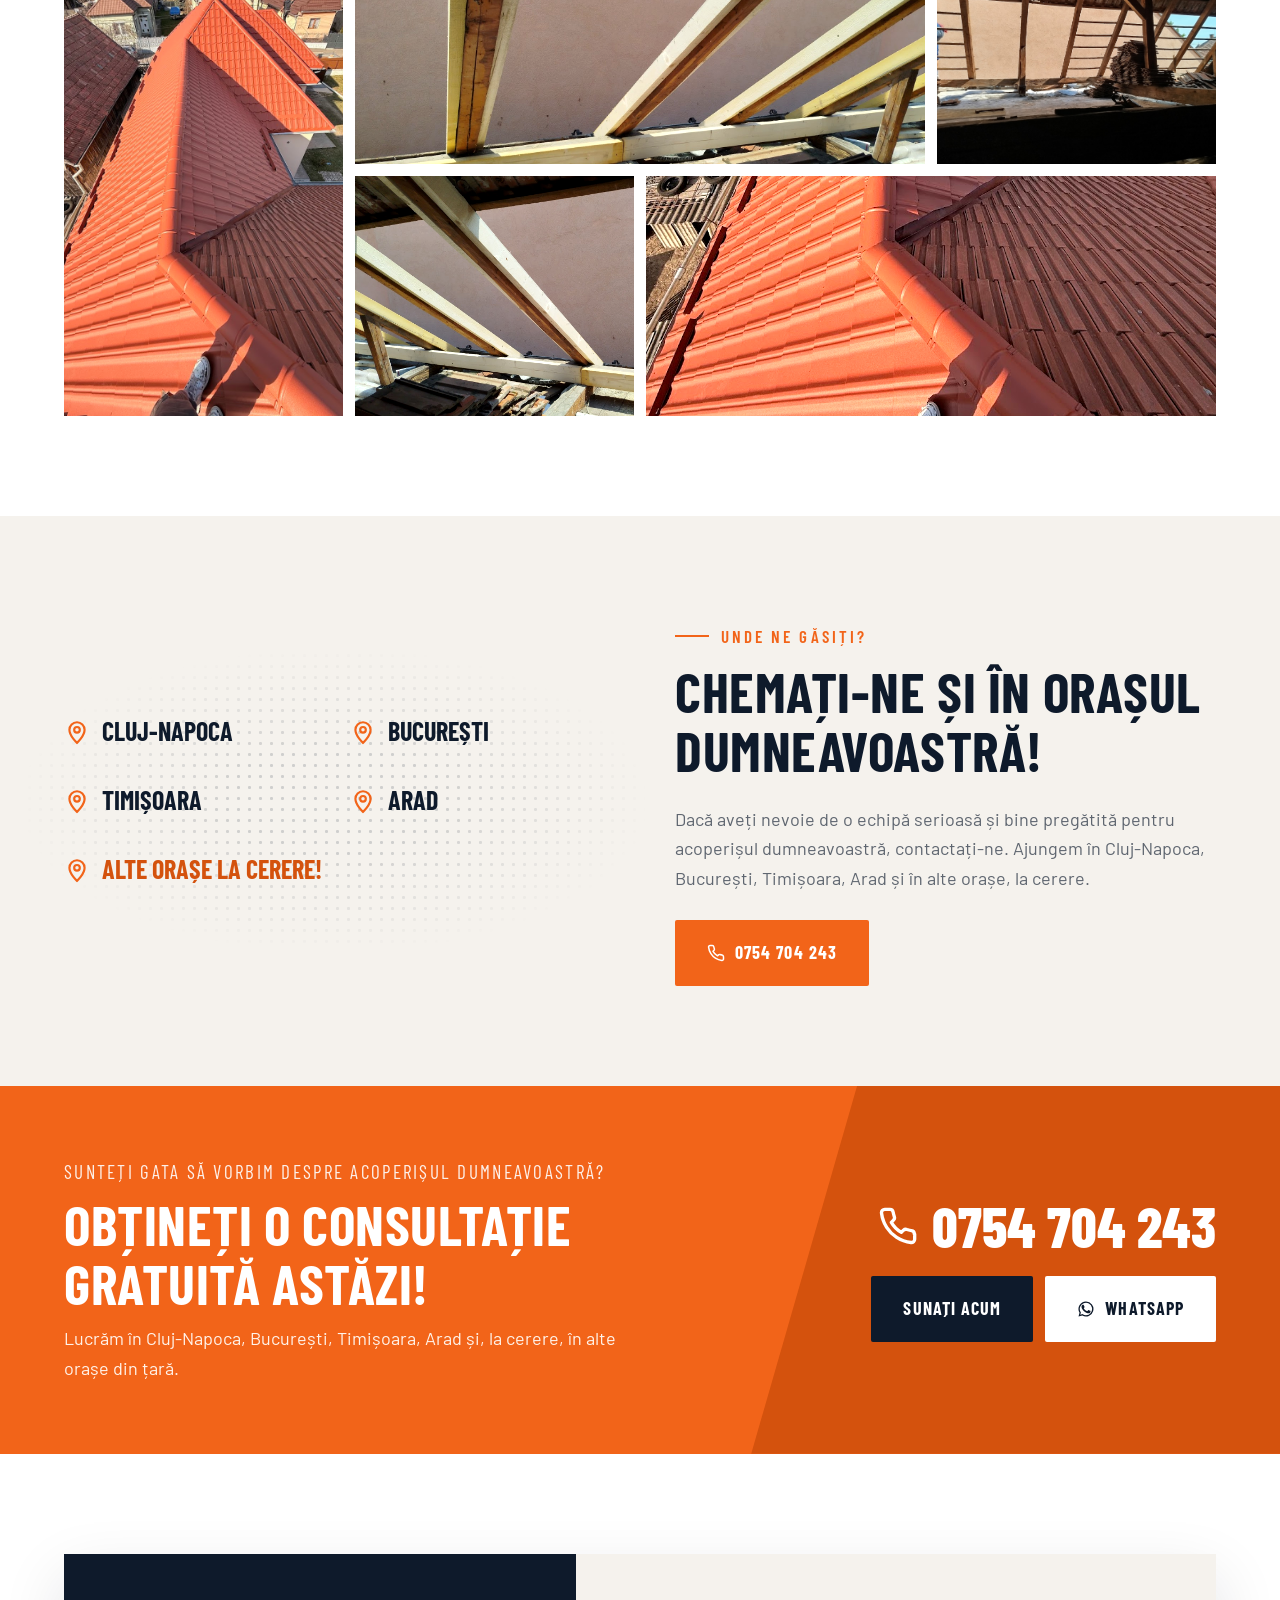
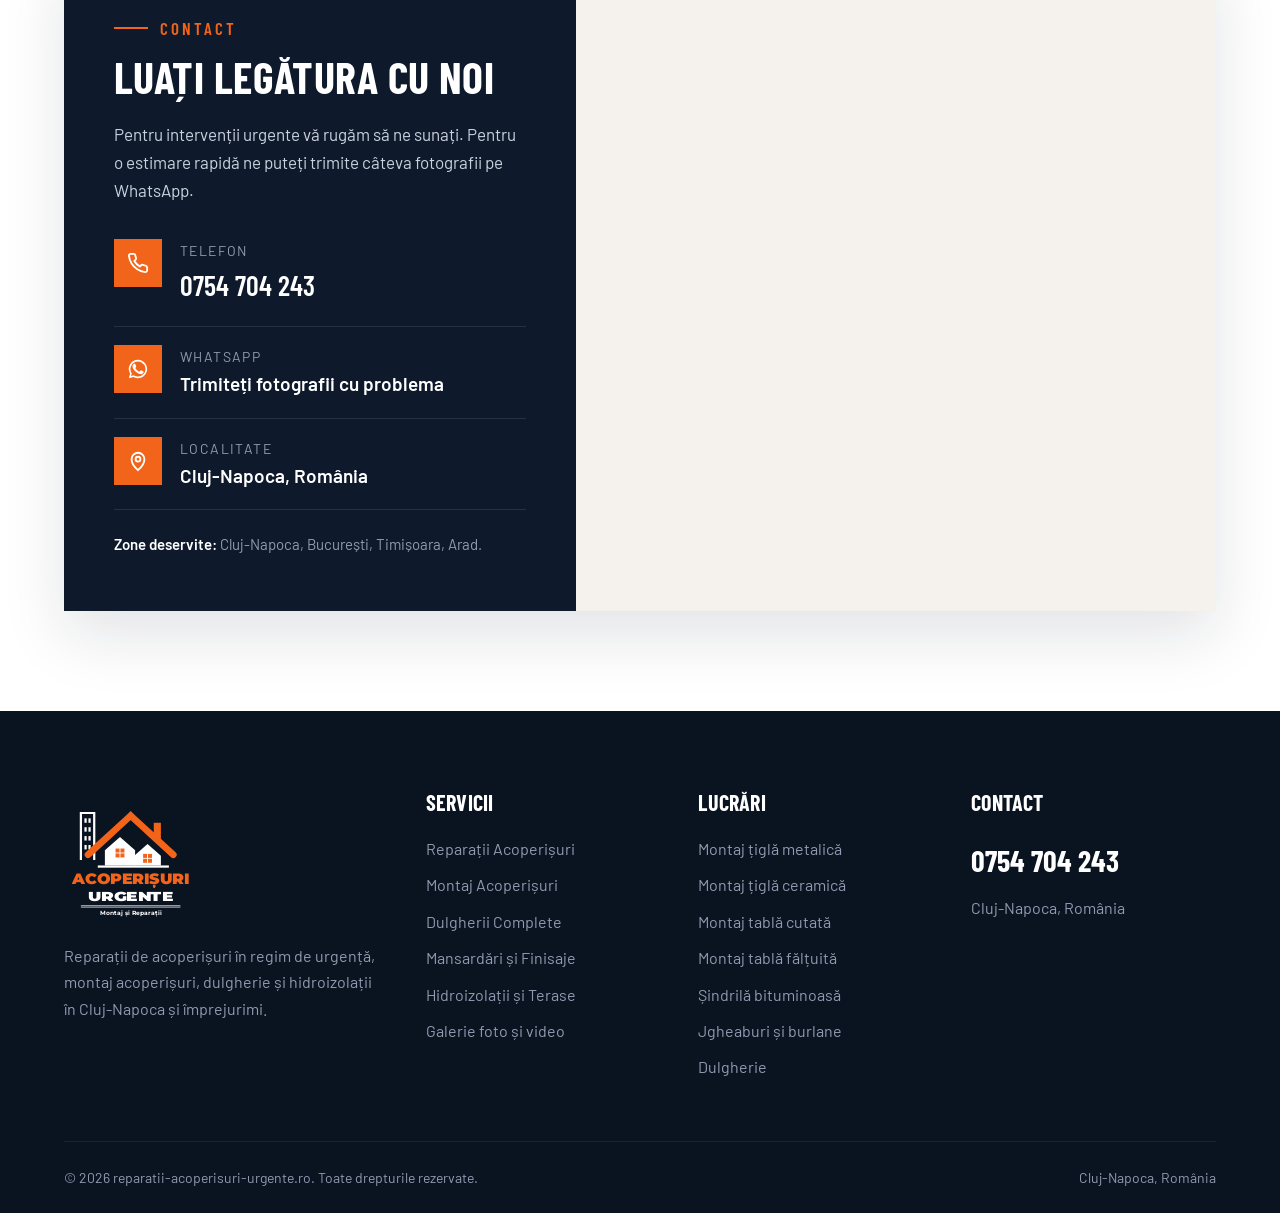
==== commit 3e0186a2: "Logo nou cu case și clădire în header" ====
--- a/index.html
+++ b/index.html
@@ -19,16 +19,24 @@
 </head>
 <body>
 <header class="header"><div class="wrap hd">
-  <a class="logo" href="index.html" aria-label="Reparații Acoperișuri Urgente"><svg xmlns="http://www.w3.org/2000/svg" viewBox="24 12 312 282">
-  <path d="M66 112 180 22l114 90" fill="none" stroke="#f26419" stroke-width="14"/>
-  <rect x="236" y="38" width="18" height="44" fill="#f26419"/>
-  <path d="M108 100v68h144v-68" fill="none" stroke="#0e1a2b" stroke-width="9"/>
-  <rect x="163" y="114" width="15" height="15" fill="#f26419"/><rect x="182" y="114" width="15" height="15" fill="#f26419"/>
-  <rect x="163" y="133" width="15" height="15" fill="#f26419"/><rect x="182" y="133" width="15" height="15" fill="#f26419"/>
-  <text x="180" y="214" text-anchor="middle" font-family="Montserrat, Arial, sans-serif" font-weight="900" font-size="38" fill="#0e1a2b" textLength="292" lengthAdjust="spacingAndGlyphs">ACOPERIȘURI</text>
-  <text x="180" y="250" text-anchor="middle" font-family="Montserrat, Arial, sans-serif" font-weight="800" font-size="27" fill="#f26419" letter-spacing="9">URGENTE</text>
-  <rect x="88" y="262" width="184" height="26" fill="#0e1a2b"/>
-  <text x="180" y="280" text-anchor="middle" font-family="Montserrat, Arial, sans-serif" font-weight="700" font-size="11.5" fill="#fff" letter-spacing="1.6">MONTAJ ȘI REPARAȚII</text>
+  <a class="logo" href="index.html" aria-label="Reparații Acoperișuri Urgente"><svg xmlns="http://www.w3.org/2000/svg" viewBox="20 8 300 270">
+  <!-- clădire înaltă din contur, în stânga -->
+  <path d="M58 150V44h30v106" fill="none" stroke="#0e1a2b" stroke-width="5"/>
+  <rect x="66" y="56" width="5" height="10" fill="#0e1a2b"/><rect x="75" y="56" width="5" height="10" fill="#0e1a2b"/><rect x="66" y="76" width="5" height="10" fill="#0e1a2b"/><rect x="75" y="76" width="5" height="10" fill="#0e1a2b"/><rect x="66" y="96" width="5" height="10" fill="#0e1a2b"/><rect x="75" y="96" width="5" height="10" fill="#0e1a2b"/><rect x="66" y="116" width="5" height="10" fill="#0e1a2b"/><rect x="75" y="116" width="5" height="10" fill="#0e1a2b"/>
+  <!-- acoperiș mare cu vârfuri arcuite -->
+  <path d="M74 138C104 110 140 78 170 50c30 28 66 60 96 88" fill="none" stroke="#f26419" stroke-width="15" stroke-linecap="round"/>
+  <rect x="222" y="66" width="16" height="40" fill="#f26419"/>
+  <!-- case cu ferestre -->
+  <path d="M112 128 146 98l34 30v34h-68z" fill="#0e1a2b"/>
+  <rect x="136" y="124" width="9" height="9" fill="#f26419"/><rect x="147" y="124" width="9" height="9" fill="#f26419"/><rect x="136" y="135" width="9" height="9" fill="#f26419"/><rect x="147" y="135" width="9" height="9" fill="#f26419"/>
+  <path d="M178 140l30-26 30 26v22h-60z" fill="#0e1a2b"/>
+  <rect x="198" y="136" width="9" height="9" fill="#f26419"/><rect x="209" y="136" width="9" height="9" fill="#f26419"/><rect x="198" y="147" width="9" height="9" fill="#f26419"/><rect x="209" y="147" width="9" height="9" fill="#f26419"/>
+  <rect x="96" y="162" width="160" height="5" fill="#0e1a2b"/>
+  <!-- text -->
+  <text x="170" y="204" text-anchor="middle" font-family="Montserrat, Arial, sans-serif" font-weight="900" font-size="34" fill="#f26419" textLength="262" lengthAdjust="spacingAndGlyphs">ACOPERIȘURI</text>
+  <text x="170" y="243" text-anchor="middle" font-family="Montserrat, Arial, sans-serif" font-weight="900" font-size="30" fill="#0e1a2b" textLength="190" lengthAdjust="spacingAndGlyphs">URGENTE</text>
+  <rect x="58" y="252" width="224" height="2" fill="#0e1a2b"/><rect x="58" y="256" width="224" height="1" fill="#0e1a2b"/>
+  <text x="170" y="274" text-anchor="middle" font-family="Montserrat, Arial, sans-serif" font-weight="700" font-size="14" fill="#0e1a2b">Montaj și Reparații</text>
 </svg></a>
   <div class="hd-right">
   <div class="hd-top">
@@ -238,16 +246,24 @@
 <footer class="footer"><div class="wrap">
   <div class="cols">
     <div>
-      <a href="index.html" class="logo"><svg xmlns="http://www.w3.org/2000/svg" viewBox="24 12 312 282">
-  <path d="M66 112 180 22l114 90" fill="none" stroke="#f26419" stroke-width="14"/>
-  <rect x="236" y="38" width="18" height="44" fill="#f26419"/>
-  <path d="M108 100v68h144v-68" fill="none" stroke="#ffffff" stroke-width="9"/>
-  <rect x="163" y="114" width="15" height="15" fill="#f26419"/><rect x="182" y="114" width="15" height="15" fill="#f26419"/>
-  <rect x="163" y="133" width="15" height="15" fill="#f26419"/><rect x="182" y="133" width="15" height="15" fill="#f26419"/>
-  <text x="180" y="214" text-anchor="middle" font-family="Montserrat, Arial, sans-serif" font-weight="900" font-size="38" fill="#ffffff" textLength="292" lengthAdjust="spacingAndGlyphs">ACOPERIȘURI</text>
-  <text x="180" y="250" text-anchor="middle" font-family="Montserrat, Arial, sans-serif" font-weight="800" font-size="27" fill="#f26419" letter-spacing="9">URGENTE</text>
-  <rect x="88" y="262" width="184" height="26" fill="#f26419"/>
-  <text x="180" y="280" text-anchor="middle" font-family="Montserrat, Arial, sans-serif" font-weight="700" font-size="11.5" fill="#fff" letter-spacing="1.6">MONTAJ ȘI REPARAȚII</text>
+      <a href="index.html" class="logo"><svg xmlns="http://www.w3.org/2000/svg" viewBox="20 8 300 270">
+  <!-- clădire înaltă din contur, în stânga -->
+  <path d="M58 150V44h30v106" fill="none" stroke="#ffffff" stroke-width="5"/>
+  <rect x="66" y="56" width="5" height="10" fill="#ffffff"/><rect x="75" y="56" width="5" height="10" fill="#ffffff"/><rect x="66" y="76" width="5" height="10" fill="#ffffff"/><rect x="75" y="76" width="5" height="10" fill="#ffffff"/><rect x="66" y="96" width="5" height="10" fill="#ffffff"/><rect x="75" y="96" width="5" height="10" fill="#ffffff"/><rect x="66" y="116" width="5" height="10" fill="#ffffff"/><rect x="75" y="116" width="5" height="10" fill="#ffffff"/>
+  <!-- acoperiș mare cu vârfuri arcuite -->
+  <path d="M74 138C104 110 140 78 170 50c30 28 66 60 96 88" fill="none" stroke="#f26419" stroke-width="15" stroke-linecap="round"/>
+  <rect x="222" y="66" width="16" height="40" fill="#f26419"/>
+  <!-- case cu ferestre -->
+  <path d="M112 128 146 98l34 30v34h-68z" fill="#ffffff"/>
+  <rect x="136" y="124" width="9" height="9" fill="#f26419"/><rect x="147" y="124" width="9" height="9" fill="#f26419"/><rect x="136" y="135" width="9" height="9" fill="#f26419"/><rect x="147" y="135" width="9" height="9" fill="#f26419"/>
+  <path d="M178 140l30-26 30 26v22h-60z" fill="#ffffff"/>
+  <rect x="198" y="136" width="9" height="9" fill="#f26419"/><rect x="209" y="136" width="9" height="9" fill="#f26419"/><rect x="198" y="147" width="9" height="9" fill="#f26419"/><rect x="209" y="147" width="9" height="9" fill="#f26419"/>
+  <rect x="96" y="162" width="160" height="5" fill="#ffffff"/>
+  <!-- text -->
+  <text x="170" y="204" text-anchor="middle" font-family="Montserrat, Arial, sans-serif" font-weight="900" font-size="34" fill="#f26419" textLength="262" lengthAdjust="spacingAndGlyphs">ACOPERIȘURI</text>
+  <text x="170" y="243" text-anchor="middle" font-family="Montserrat, Arial, sans-serif" font-weight="900" font-size="30" fill="#ffffff" textLength="190" lengthAdjust="spacingAndGlyphs">URGENTE</text>
+  <rect x="58" y="252" width="224" height="2" fill="#ffffff"/><rect x="58" y="256" width="224" height="1" fill="#ffffff"/>
+  <text x="170" y="274" text-anchor="middle" font-family="Montserrat, Arial, sans-serif" font-weight="700" font-size="14" fill="#ffffff">Montaj și Reparații</text>
 </svg></a>
       <p style="margin-top:20px">Reparații de acoperișuri în regim de urgență, montaj acoperișuri, dulgherie și hidroizolații în Cluj-Napoca și împrejurimi.</p>
     </div>
